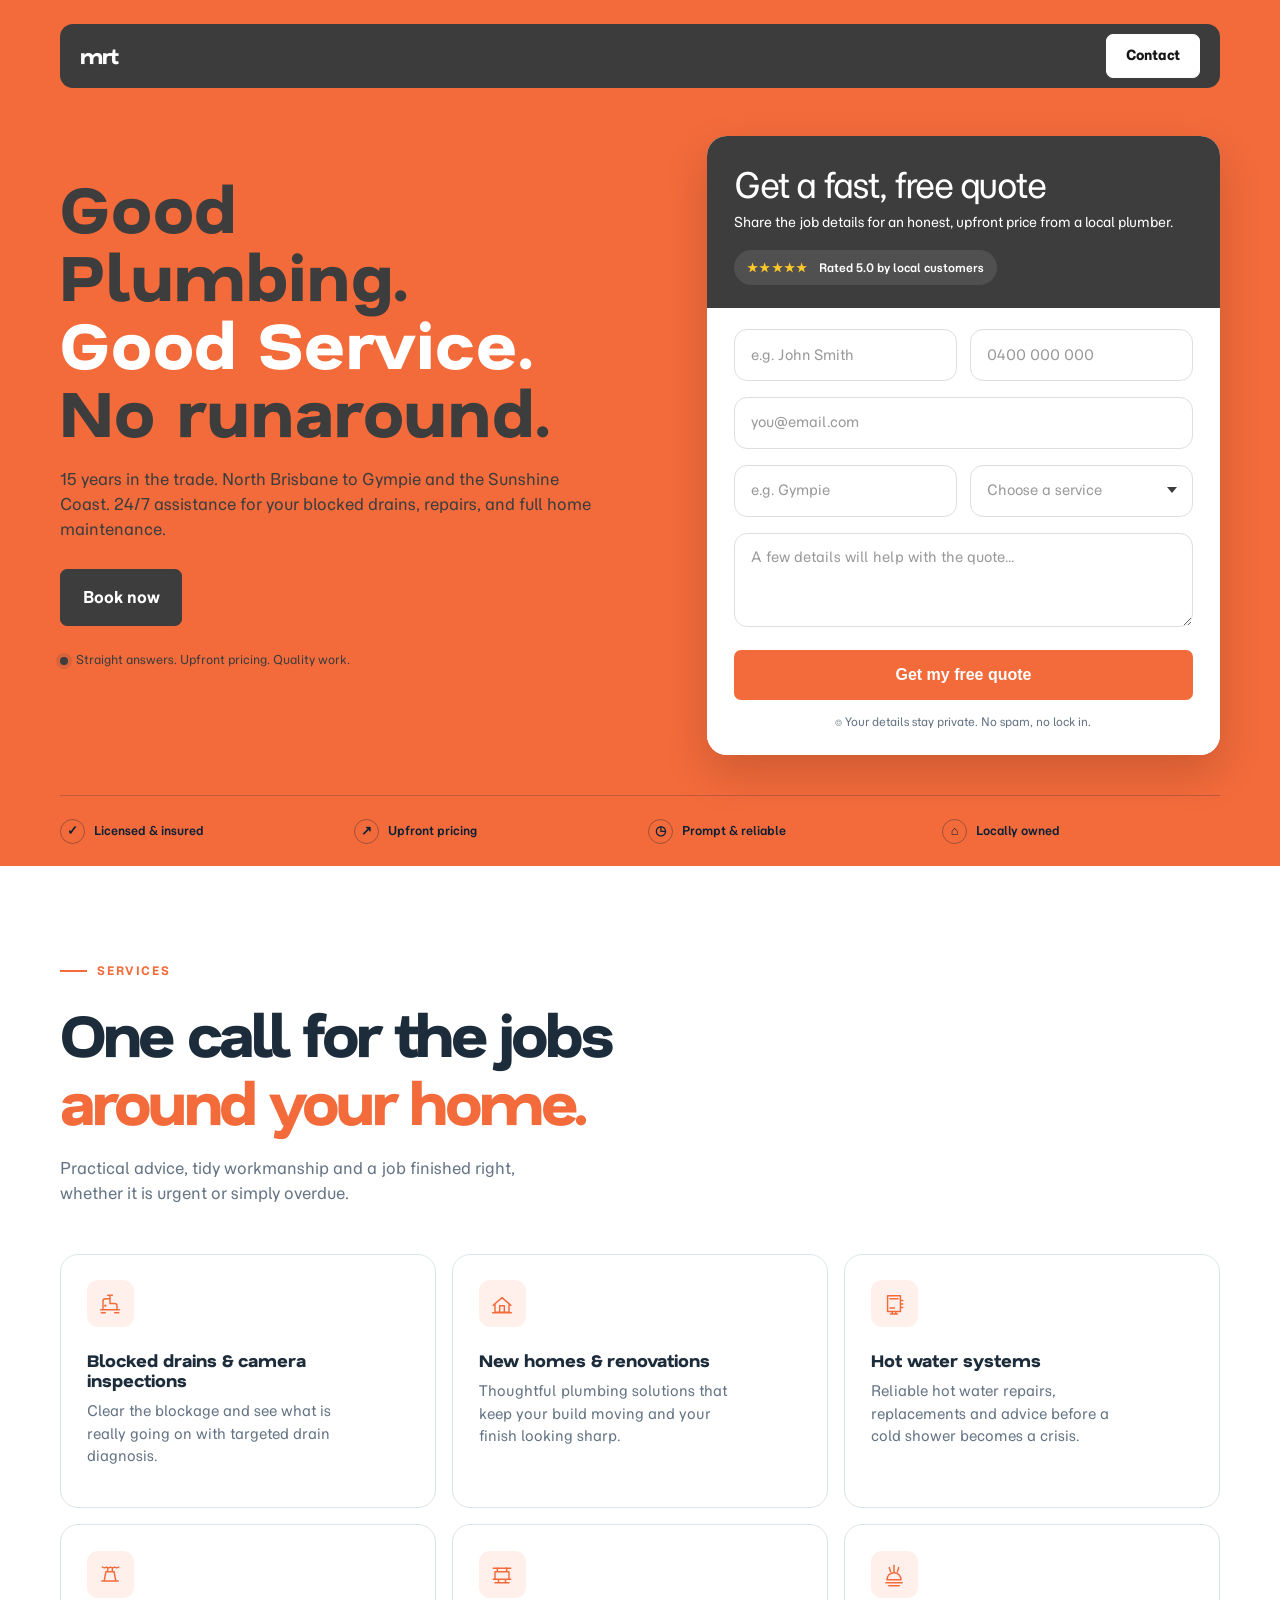
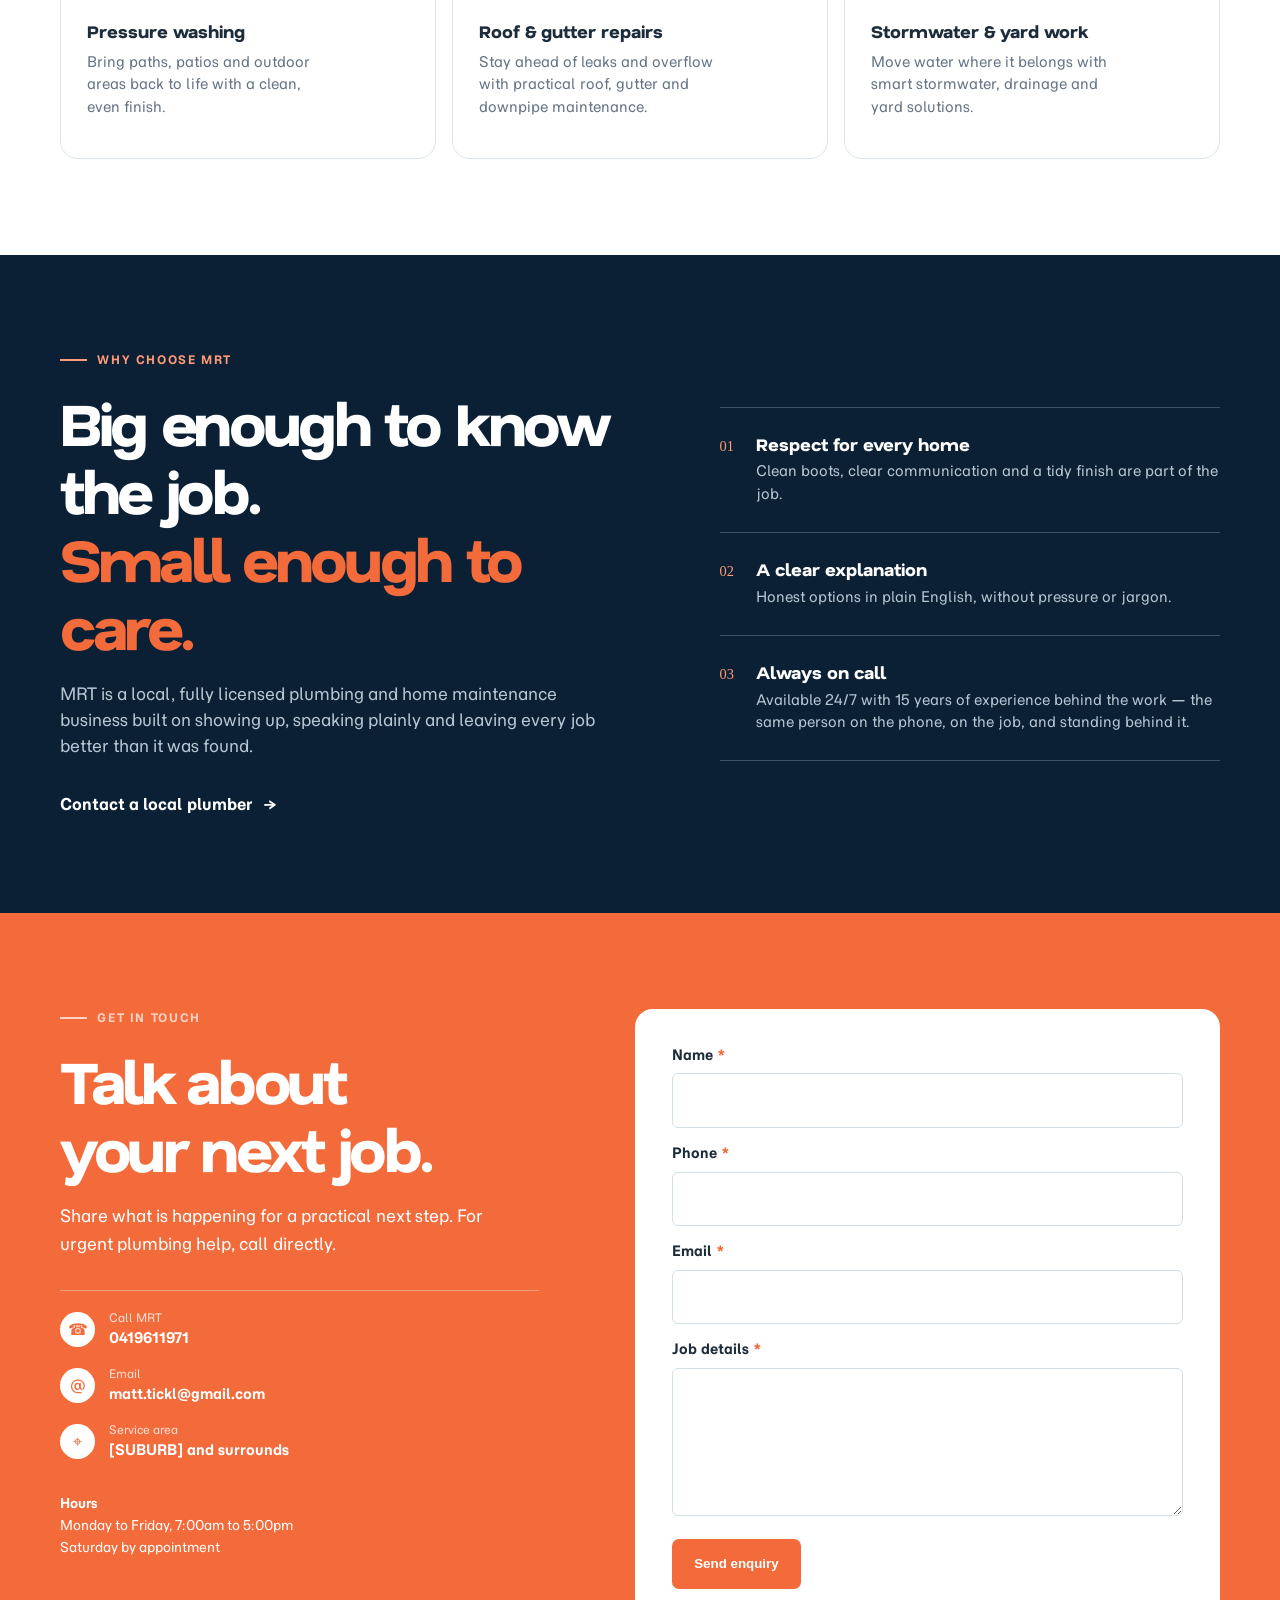
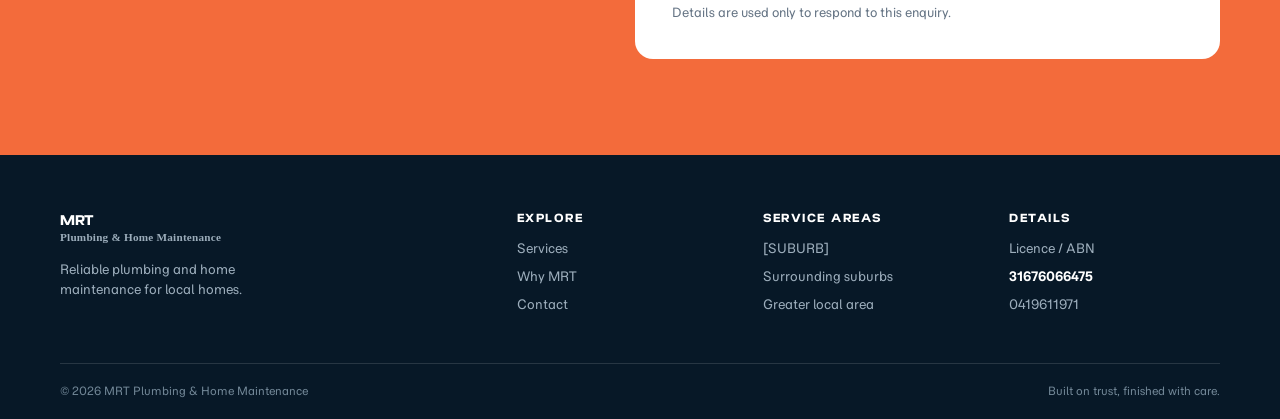
==== index.html @ 5a52fe8c "Initial commit — MRT Plumbing website" ====
<!doctype html>
<html lang="en-AU">
  <head>
    <meta charset="UTF-8">
    <meta name="viewport" content="width=device-width, initial-scale=1.0">
    <meta name="description" content="MRT Plumbing and Home Maintenance provides reliable plumbing, hot water, drains, pressure washing and home maintenance across [SUBURB].">
    <title>MRT Plumbing &amp; Home Maintenance | Reliable local plumbers</title>
    <link rel="icon" type="image/svg+xml" href="assets/favicon.svg">
    <link rel="preconnect" href="https://fonts.googleapis.com">
    <link rel="preconnect" href="https://fonts.gstatic.com" crossorigin>
    <link href="https://fonts.googleapis.com/css2?family=Momo+Trust+Sans:wght@400&family=Nata+Sans:wght@800&display=swap" rel="stylesheet">
    <link rel="stylesheet" href="css/styles.css">
    <script src="js/main.js" defer></script>
  </head>
  <body>
    <a class="skip-link" href="#main-content">Skip to content</a>
    <header class="site-header" data-header>
      <div class="container header-inner">
        <a class="brand" href="#top" aria-label="MRT Plumbing and Home Maintenance home">
          <span class="brand-text">mrt</span>
        </a>
        <button class="menu-toggle" type="button" aria-expanded="false" aria-controls="primary-nav" aria-label="Open navigation menu" data-menu-toggle>
          <span></span><span></span><span></span>
        </button>
        <nav class="primary-nav" id="primary-nav" aria-label="Primary navigation" data-nav>
          <a href="#services">Services</a>
          <a href="#about">Why choose MRT</a>
          <a href="#contact">Contact</a>
          <a class="button button-small nav-call" href="#contact">Contact</a>
        </nav>
      </div>
    </header>

    <main id="main-content">
      <section class="hero" id="top">
        <div class="container hero-grid">
          <div class="hero-copy reveal">
            <p class="eyebrow"><span class="eyebrow-line"></span> Local help, done properly</p>
            <h1>Good<br>Plumbing.<br><span class="service-line">Good Service.</span><br><span class="runaround-line">No runaround.</span></h1>
            <p class="hero-intro">15 years in the trade. North Brisbane to Gympie and the Sunshine Coast. 24/7 assistance for your blocked drains, repairs, and full home maintenance.</p>
            <div class="hero-actions">
              <a class="button button-orange" href="#contact">Book now</a>
              <a class="button hero-phone-button" href="tel:0419611971"><span aria-hidden="true">☎</span> 0419611971</a>
            </div>
            <p class="hero-note"><span class="status-dot" aria-hidden="true"></span> Straight answers. Upfront pricing. Quality work.</p>
          </div>
          <div class="hero-visual reveal reveal-delay">
            <form class="quote-form" data-quote-form action="https://formspree.io/f/REPLACE_WITH_FORMSPREE_ID" method="POST" novalidate>
              <div class="quote-form-heading">
                <h2>Get a fast, free quote</h2>
                <p>Share the job details for an honest, upfront price from a local plumber.</p>
                <div class="quote-rating"><span aria-hidden="true">★★★★★</span> Rated 5.0 by local customers</div>
              </div>
              <input type="hidden" name="_subject" value="New quote request — MRT Plumbing">
              <input type="text" name="_gotcha" style="display:none" tabindex="-1" autocomplete="off">
              <div class="quote-form-fields">
                <div class="quote-field"><label for="quote-name">Name <span>*</span></label><input id="quote-name" name="name" type="text" placeholder="e.g. John Smith" autocomplete="name" required><small class="field-error"></small></div>
                <div class="quote-field"><label for="quote-phone">Phone <span>*</span></label><input id="quote-phone" name="phone" type="tel" placeholder="0400 000 000" autocomplete="tel" required><small class="field-error"></small></div>
                <div class="quote-field quote-field-full"><label for="quote-email">Email <span>*</span></label><input id="quote-email" name="email" type="email" placeholder="you@email.com" autocomplete="email" required><small class="field-error"></small></div>
                <div class="quote-field"><label for="quote-suburb">Suburb <span>*</span></label><input id="quote-suburb" name="suburb" type="text" placeholder="e.g. Gympie" autocomplete="address-level2" required><small class="field-error"></small></div>
                <div class="quote-field quote-select-field"><label for="quote-service">What do you need? <span>*</span></label><select id="quote-service" name="service" required><option value="">Choose a service</option><option>Blocked drains</option><option>Hot water</option><option>Roof &amp; gutters</option><option>Renovation plumbing</option><option>Other home maintenance</option></select><small class="field-error"></small></div>
                <div class="quote-field quote-field-full"><label for="quote-message">Job details <span>*</span></label><textarea id="quote-message" name="job_details" rows="3" placeholder="A few details will help with the quote..." required></textarea><small class="field-error"></small></div>
                <p class="form-submit-error" data-submit-error role="alert" hidden>Something went wrong. Please try again, or call us directly.</p>
                <button class="button quote-submit" type="submit">Get my free quote</button>
                <p class="quote-privacy">⌾ Your details stay private. No spam, no lock in.</p>
              </div>
            </form>
            <p class="form-success quote-success" data-submit-success role="status" aria-live="polite" tabindex="-1" hidden>Thanks — we'll be in touch within one business day.</p>
          </div>
        </div>
        <div class="container trust-strip" aria-label="Why customers choose MRT">
          <div><span class="trust-icon" aria-hidden="true">✓</span><span>Licensed &amp; insured</span></div>
          <div><span class="trust-icon" aria-hidden="true">↗</span><span>Upfront pricing</span></div>
          <div><span class="trust-icon" aria-hidden="true">◷</span><span>Prompt &amp; reliable</span></div>
          <div><span class="trust-icon" aria-hidden="true">⌂</span><span>Locally owned</span></div>
        </div>
      </section>

      <section class="section services-section" id="services">
        <div class="container">
          <div class="section-heading reveal">
            <p class="eyebrow"><span class="eyebrow-line"></span> Services</p>
            <h2>One call for the jobs<br><span>around your home.</span></h2>
            <p>Practical advice, tidy workmanship and a job finished right, whether it is urgent or simply overdue.</p>
          </div>
          <div class="services-grid">
            <article class="service-card reveal">
              <div class="service-icon" aria-hidden="true">
                <svg viewBox="0 0 48 48" fill="none"><path d="M8 34h32M12 34V19a4 4 0 0 1 4-4h8v8h8a4 4 0 0 1 4 4v7M24 15V9m-4 0h8M9 39h7m16 0h7" stroke="currentColor" stroke-width="2.5" stroke-linecap="round" stroke-linejoin="round"/><circle cx="16" cy="27" r="2" fill="currentColor"/></svg>
              </div>
              <h3>Blocked drains &amp; camera inspections</h3>
              <p>Clear the blockage and see what is really going on with targeted drain diagnosis.</p>
            </article>
            <article class="service-card reveal reveal-delay">
              <div class="service-icon" aria-hidden="true">
                <svg viewBox="0 0 48 48" fill="none"><path d="m8 27 16-14 16 14M12 24v14h24V24M20 38V27h8v11" stroke="currentColor" stroke-width="2.5" stroke-linejoin="round"/><path d="M8 39h32" stroke="currentColor" stroke-width="2.5" stroke-linecap="round"/></svg>
              </div>
              <h3>New homes &amp; renovations</h3>
              <p>Thoughtful plumbing solutions that keep your build moving and your finish looking sharp.</p>
            </article>
            <article class="service-card reveal">
              <div class="service-icon" aria-hidden="true">
                <svg viewBox="0 0 48 48" fill="none"><path d="M13 10h22v27H13zM17 15h14M17 31h8M35 18h4M35 24h4M35 30h4" stroke="currentColor" stroke-width="2.5" stroke-linecap="round" stroke-linejoin="round"/><path d="M18 41h12M21 37v4m6-4v4" stroke="currentColor" stroke-width="2.5" stroke-linecap="round"/></svg>
              </div>
              <h3>Hot water systems</h3>
              <p>Reliable hot water repairs, replacements and advice before a cold shower becomes a crisis.</p>
            </article>
            <article class="service-card reveal reveal-delay">
              <div class="service-icon" aria-hidden="true">
                <svg viewBox="0 0 48 48" fill="none"><path d="M10 36h28M14 36l3-16h14l3 16M20 20v-5m8 5v-5M11 12c2.5 2 4.5 2 7 0 2.5 2 4.5 2 7 0 2.5 2 4.5 2 7 0 2.5 2 4.5 2 7 0" stroke="currentColor" stroke-width="2.5" stroke-linecap="round" stroke-linejoin="round"/></svg>
              </div>
              <h3>Pressure washing</h3>
              <p>Bring paths, patios and outdoor areas back to life with a clean, even finish.</p>
            </article>
            <article class="service-card reveal">
              <div class="service-icon" aria-hidden="true">
                <svg viewBox="0 0 48 48" fill="none"><path d="M9 33h30M12 33V20h24v13M16 20v-6h16v6M12 39h24M18 33v6m12-6v6" stroke="currentColor" stroke-width="2.5" stroke-linecap="round" stroke-linejoin="round"/><path d="M9 14h8M31 14h8" stroke="currentColor" stroke-width="2.5" stroke-linecap="round"/></svg>
              </div>
              <h3>Roof &amp; gutter repairs</h3>
              <p>Stay ahead of leaks and overflow with practical roof, gutter and downpipe maintenance.</p>
            </article>
            <article class="service-card reveal reveal-delay">
              <div class="service-icon" aria-hidden="true">
                <svg viewBox="0 0 48 48" fill="none"><path d="M24 8v14M24 22c-7 0-12 5-12 12h24c0-7-5-12-12-12Z" stroke="currentColor" stroke-width="2.5" stroke-linejoin="round"/><path d="M10 39h28M15 44h18" stroke="currentColor" stroke-width="2.5" stroke-linecap="round"/><path d="M16 13c0 3 2 4 2 7m14-7c0 3-2 4-2 7" stroke="currentColor" stroke-width="2.5" stroke-linecap="round"/></svg>
              </div>
              <h3>Stormwater &amp; yard work</h3>
              <p>Move water where it belongs with smart stormwater, drainage and yard solutions.</p>
            </article>
          </div>
        </div>
      </section>

      <section class="section about-section" id="about">
        <div class="container about-grid">
          <div class="about-panel reveal">
            <p class="eyebrow eyebrow-light"><span class="eyebrow-line"></span> Why choose MRT</p>
            <h2>Big enough to know the job.<br><span>Small enough to care.</span></h2>
            <p class="about-lead">MRT is a local, fully licensed plumbing and home maintenance business built on showing up, speaking plainly and leaving every job better than it was found.</p>
            <a class="text-link" href="#contact">Contact a local plumber <span aria-hidden="true">→</span></a>
          </div>
          <div class="about-points reveal reveal-delay">
            <div class="about-point"><span>01</span><div><h3>Respect for every home</h3><p>Clean boots, clear communication and a tidy finish are part of the job.</p></div></div>
            <div class="about-point"><span>02</span><div><h3>A clear explanation</h3><p>Honest options in plain English, without pressure or jargon.</p></div></div>
            <div class="about-point"><span>03</span><div><h3>Always on call</h3><p>Available 24/7 with 15 years of experience behind the work — the same person on the phone, on the job, and standing behind it.</p></div></div>
          </div>
        </div>
      </section>

      <section class="section contact-section" id="contact">
        <div class="container contact-grid">
          <div class="contact-copy reveal">
            <p class="eyebrow"><span class="eyebrow-line"></span> Get in touch</p>
            <h2>Talk about<br><span>your next job.</span></h2>
            <p>Share what is happening for a practical next step. For urgent plumbing help, call directly.</p>
            <div class="contact-details">
              <a href="tel:0419611971"><span class="detail-icon" aria-hidden="true">☎</span><span><small>Call MRT</small><strong>0419611971</strong></span></a>
              <a href="mailto:matt.tickl@gmail.com"><span class="detail-icon" aria-hidden="true">@</span><span><small>Email</small><strong>matt.tickl@gmail.com</strong></span></a>
              <div><span class="detail-icon" aria-hidden="true">⌖</span><span><small>Service area</small><strong>[SUBURB] and surrounds</strong></span></div>
            </div>
            <p class="hours"><strong>Hours</strong><br>Monday to Friday, 7:00am to 5:00pm<br>Saturday by appointment</p>
          </div>
          <form class="contact-form reveal reveal-delay" data-contact-form action="https://formspree.io/f/REPLACE_WITH_FORMSPREE_ID" method="POST" novalidate>
            <input type="hidden" name="_subject" value="New enquiry — MRT Plumbing">
            <input type="text" name="_gotcha" style="display:none" tabindex="-1" autocomplete="off">
            <div class="form-row"><label for="name">Name <span>*</span></label><input id="name" name="name" type="text" autocomplete="name" required><small class="field-error" data-error-for="name"></small></div>
            <div class="form-row"><label for="phone">Phone <span>*</span></label><input id="phone" name="phone" type="tel" autocomplete="tel" required><small class="field-error" data-error-for="phone"></small></div>
            <div class="form-row"><label for="email">Email <span>*</span></label><input id="email" name="email" type="email" autocomplete="email" required><small class="field-error" data-error-for="email"></small></div>
            <div class="form-row"><label for="message">Job details <span>*</span></label><textarea id="message" name="job_details" rows="5" required></textarea><small class="field-error" data-error-for="job_details"></small></div>
            <p class="form-submit-error" data-submit-error role="alert" hidden>Something went wrong. Please try again, or call us directly.</p>
            <button class="button button-orange" type="submit">Send enquiry</button>
            <p class="form-note">Details are used only to respond to this enquiry.</p>
          </form>
          <p class="form-success" data-submit-success role="status" aria-live="polite" tabindex="-1" hidden>Thanks — we'll be in touch within one business day.</p>
        </div>
      </section>
    </main>

    <footer class="site-footer">
      <div class="container footer-main">
        <div><a class="brand brand-footer" href="#top"><span class="brand-text">MRT <span>Plumbing &amp; Home Maintenance</span></span></a><p>Reliable plumbing and home maintenance for local homes.</p></div>
        <div class="footer-links"><h3>Explore</h3><a href="#services">Services</a><a href="#about">Why MRT</a><a href="#contact">Contact</a></div>
        <div class="footer-links"><h3>Service areas</h3><span>[SUBURB]</span><span>Surrounding suburbs</span><span>Greater local area</span></div>
        <div class="footer-links"><h3>Details</h3><span>Licence / ABN</span><strong>31676066475</strong><a href="tel:0419611971">0419611971</a></div>
      </div>
      <div class="container footer-bottom"><span>© <span data-year>2026</span> MRT Plumbing &amp; Home Maintenance</span><span>Built on trust, finished with care.</span></div>
    </footer>
    <a class="floating-call" href="tel:0419611971" aria-label="Call MRT Plumbing on 0419611971"><span aria-hidden="true">☎</span> Call</a>
  </body>
</html>
---- css/styles.css ----
:root{--navy:#0b2035;--navy-deep:#071827;--ink:#1d2c3b;--muted:#667585;--line:#dce5eb;--surface:#f4f7f9;--orange:#f36b3b;--orange-dark:#d95528;--gold:#f5b942;--white:#fff;--radius:18px;--shadow:0 18px 45px rgba(11,32,53,.1)}
*{box-sizing:border-box}html{scroll-behavior:smooth}body{margin:0;color:var(--ink);font-family:"DM Sans",Arial,sans-serif;line-height:1.55;background:var(--white)}h1,h2,h3,p{margin-top:0}h1,h2,h3{font-family:Manrope,"DM Sans",sans-serif;line-height:1.12}h1{font-size:clamp(2.7rem,7vw,5.35rem);letter-spacing:-.065em;margin-bottom:1.4rem}h2{font-size:clamp(2.25rem,5vw,3.8rem);letter-spacing:-.055em;margin-bottom:1.3rem}h3{font-size:1.1rem;margin-bottom:.6rem}a{color:inherit;text-decoration:none}.container{width:min(1160px,calc(100% - 40px));margin:0 auto}.skip-link{position:absolute;left:1rem;top:-4rem;background:var(--orange);color:#fff;padding:.7rem 1rem;z-index:20}.skip-link:focus{top:1rem}.site-header{position:sticky;top:0;background:rgba(255,255,255,.94);backdrop-filter:blur(14px);z-index:10;transition:box-shadow .3s}.site-header.scrolled{box-shadow:0 4px 25px rgba(11,32,53,.1)}.header-inner{height:82px;display:flex;align-items:center;justify-content:space-between}.brand{display:flex;align-items:center;gap:.7rem;font-weight:800;letter-spacing:-.03em}.brand-mark{display:grid;place-items:center;width:43px;height:43px;background:var(--navy);color:var(--white);border-radius:9px;font-family:Manrope;font-size:.95rem;letter-spacing:-.08em}.brand-text{font-family:Manrope;font-size:.93rem;line-height:1.1}.brand-text span{display:block;font-family:"DM Sans";font-size:.7rem;letter-spacing:.02em;font-weight:600;color:var(--muted);margin-top:.22rem}.menu-toggle{display:flex;flex-direction:column;gap:5px;border:0;background:transparent;padding:8px;cursor:pointer}.menu-toggle span{display:block;width:23px;height:2px;background:var(--navy);transition:.2s}.primary-nav{position:absolute;top:82px;left:0;right:0;background:#fff;padding:1.3rem 20px 1.7rem;display:none;flex-direction:column;gap:1.25rem;box-shadow:0 15px 20px rgba(11,32,53,.08)}.primary-nav.is-open{display:flex}.primary-nav a:not(.button){font-weight:600;color:var(--muted)}.primary-nav a:not(.button):hover,.primary-nav a:not(.button):focus{color:var(--orange)}.button{display:inline-flex;align-items:center;justify-content:center;gap:.7rem;border:1px solid transparent;border-radius:7px;padding:.95rem 1.35rem;font-weight:700;transition:transform .2s,background .2s,border-color .2s,box-shadow .2s;cursor:pointer}.button:hover,.button:focus-visible{transform:translateY(-2px);box-shadow:0 8px 18px rgba(11,32,53,.16)}.button-orange{background:var(--orange);color:#fff}.button-orange:hover,.button-orange:focus-visible{background:var(--orange-dark)}.button-outline{border-color:var(--line);color:var(--navy);background:#fff}.button-outline:hover,.button-outline:focus-visible{border-color:var(--navy)}.button-small{padding:.7rem 1rem;font-size:.86rem}.button-light{background:#fff;color:var(--navy)}.button-light:hover,.button-light:focus-visible{background:#f8fbfc}.hero{background:var(--surface);padding:4.5rem 0 0;overflow:hidden}.hero-grid{display:grid;gap:3.3rem;align-items:start}.eyebrow{display:flex;align-items:center;gap:.65rem;text-transform:uppercase;letter-spacing:.14em;font-size:.72rem;font-weight:700;color:var(--orange);margin-bottom:1.2rem}.eyebrow-line{width:27px;height:2px;background:currentColor;display:inline-block}.eyebrow-light{color:#ff9977}.hero h1 span,h2 span{color:var(--orange)}.hero-intro{font-size:1.12rem;color:var(--muted);max-width:540px;margin-bottom:1.7rem}.hero-actions{display:flex;flex-wrap:wrap;gap:.8rem}.hero-note{display:flex;align-items:center;gap:.5rem;color:var(--muted);font-size:.8rem;margin:1.6rem 0 0}.status-dot{width:8px;height:8px;background:#2daf72;border-radius:50%;box-shadow:0 0 0 4px rgba(45,175,114,.13)}.hero-visual{position:relative;min-height:380px}.hero-photo-placeholder{height:410px;position:relative;overflow:hidden;border-radius:150px 150px 0 0;background:linear-gradient(150deg,#dbe7ea 0%,#adc2c4 48%,#2e5a63 49%,#153b4d 100%);display:flex;flex-direction:column;justify-content:flex-end;padding:2rem;color:#fff}.hero-photo-placeholder:before{content:"";position:absolute;width:260px;height:260px;border:35px solid rgba(255,255,255,.14);border-radius:50%;top:58px;right:-80px}.photo-label{font-family:Manrope;font-size:1.7rem;line-height:1.1;max-width:210px;position:relative}.photo-detail{font-size:.65rem;letter-spacing:.14em;margin-top:.8rem;opacity:.7}.pipe-shape{position:absolute;border:13px solid rgba(255,255,255,.2);border-radius:50px}.pipe-one{width:140px;height:240px;border-left:0;right:53px;top:67px;transform:rotate(22deg)}.pipe-two{width:180px;height:100px;border-top:0;left:-55px;top:70px}.visual-stamp{position:absolute;right:26px;bottom:29px;width:70px;height:70px;border:1px solid rgba(255,255,255,.5);border-radius:50%;display:grid;place-content:center;text-align:center;font-family:Manrope;font-size:1.2rem;line-height:.8}.visual-stamp small{font-family:"DM Sans";font-size:.42rem;letter-spacing:.1em;margin-top:.35rem}.hero-card{position:absolute;left:-10px;bottom:25px;background:#fff;padding:1rem 1.25rem;border-radius:10px;box-shadow:var(--shadow);display:flex;flex-direction:column}.hero-card strong{font-family:Manrope}.hero-card span{font-size:.75rem;color:var(--muted)}.trust-strip{display:grid;grid-template-columns:repeat(2,1fr);gap:1rem;border-top:1px solid var(--line);margin-top:2.5rem;padding:1.4rem 0}.trust-strip div{display:flex;align-items:center;gap:.55rem;font-size:.75rem;font-weight:600}.trust-icon{display:grid;place-items:center;width:25px;height:25px;color:var(--orange);border:1px solid #f6b49e;border-radius:50%;font-size:.8rem}.section{padding:6rem 0}.section-heading{max-width:620px;margin-bottom:3rem}.section-heading>p:last-child{color:var(--muted);max-width:500px}.services-grid{display:grid;gap:1rem}.service-card{position:relative;padding:1.6rem;border:1px solid var(--line);border-radius:var(--radius);min-height:235px;transition:transform .25s,box-shadow .25s,border-color .25s}.service-card:hover{transform:translateY(-5px);border-color:#f7b9a3;box-shadow:var(--shadow)}.service-card p{color:var(--muted);font-size:.9rem;max-width:250px}.service-icon{width:47px;height:47px;display:grid;place-items:center;background:#fff0eb;color:var(--orange);border-radius:11px;margin-bottom:1.5rem}.service-icon svg{width:28px;height:28px}.card-arrow{position:absolute;right:1.5rem;bottom:1.3rem;color:var(--orange);font-size:1.3rem}.about-section{background:var(--navy);color:#fff}.about-grid{display:grid;gap:3rem}.about-panel h2{max-width:600px}.about-lead{color:#b7c5d0;max-width:560px;font-size:1.05rem}.text-link{display:inline-flex;gap:.7rem;color:#fff;font-weight:700;margin-top:1rem}.text-link:hover{color:#ff9977}.about-points{border-top:1px solid rgba(255,255,255,.22)}.about-point{display:flex;gap:1.4rem;padding:1.7rem 0;border-bottom:1px solid rgba(255,255,255,.22)}.about-point>span{color:#ff9977;font-family:Manrope;font-size:.9rem}.about-point h3{margin-bottom:.35rem}.about-point p{color:#b7c5d0;margin:0;font-size:.9rem}.reviews-section{background:var(--surface)}.reviews-heading{display:flex;justify-content:space-between;align-items:flex-end;gap:2rem;margin-bottom:3rem}.reviews-heading .section-heading{margin:0}.rating{display:flex;flex-direction:column;align-items:flex-end}.rating strong{font-family:Manrope;font-size:3rem;line-height:1}.stars{color:var(--gold);letter-spacing:.13em;font-size:1rem}.rating small{color:var(--muted);font-size:.7rem;margin-top:.25rem}.reviews-grid{display:grid;gap:1rem}.review-card{background:#fff;border-radius:var(--radius);padding:1.5rem;display:flex;flex-direction:column;min-height:230px;box-shadow:0 8px 26px rgba(11,32,53,.04)}.review-card blockquote{font-size:.94rem;margin:1rem 0;flex:1}.review-card footer{display:flex;justify-content:space-between;border-top:1px solid var(--line);padding-top:1rem;font-size:.8rem}.review-card footer span{color:var(--muted)}.cta-band{background:var(--orange);color:#fff;padding:3.4rem 0}.cta-inner{display:flex;align-items:center;justify-content:space-between;gap:2rem}.cta-inner h2{margin-bottom:.35rem}.cta-inner p:last-child{margin:0;color:#ffe2d8}.contact-grid{display:grid;gap:3rem}.contact-copy>p:not(.eyebrow){color:var(--muted);max-width:430px}.contact-details{border-top:1px solid var(--line);margin-top:2rem;padding-top:1.1rem;display:grid;gap:1rem}.contact-details>a,.contact-details>div{display:flex;gap:.9rem;align-items:center}.detail-icon{display:grid;place-items:center;width:35px;height:35px;border-radius:50%;background:#fff0eb;color:var(--orange);font-size:1rem}.contact-details small,.contact-details strong{display:block}.contact-details small{color:var(--muted);font-size:.72rem}.contact-details strong{font-size:.9rem}.hours{font-size:.83rem!important;margin-top:2rem}.hours strong{color:var(--ink)}.contact-form{padding:1.7rem;background:var(--surface);border-radius:var(--radius)}.form-row{margin-bottom:1rem}.form-row label{display:block;font-size:.8rem;font-weight:700;margin-bottom:.4rem}.form-row label span{color:var(--orange)}input,textarea{width:100%;border:1px solid #d3dfe7;background:#fff;border-radius:6px;padding:.8rem;font:inherit;color:var(--ink);outline:0;transition:border-color .2s,box-shadow .2s}textarea{resize:vertical}input:focus,textarea:focus{border-color:var(--orange);box-shadow:0 0 0 3px rgba(243,107,59,.15)}.field-error{display:block;color:#b43119;font-size:.72rem;min-height:0;margin-top:.25rem}.form-row.has-error input,.form-row.has-error textarea{border-color:#c9442d}.form-note{color:var(--muted);font-size:.7rem;margin:.9rem 0 0}.form-success{background:#e4f8ed;color:#176b40;border:1px solid #b6e4ca;padding:.75rem;border-radius:6px;font-size:.8rem;margin-top:1rem}.site-footer{background:var(--navy-deep);color:#fff;padding:3.5rem 0 1.2rem}.footer-main{display:grid;gap:2.2rem;padding-bottom:3rem}.brand-footer{color:#fff}.brand-footer .brand-mark{background:var(--orange)}.site-footer p{color:#9cadbb;font-size:.8rem;max-width:250px;margin-top:1.1rem}.footer-links{display:flex;flex-direction:column;align-items:flex-start;gap:.5rem;color:#9cadbb;font-size:.8rem}.footer-links h3{font-size:.78rem;text-transform:uppercase;letter-spacing:.12em;color:#fff;margin-bottom:.4rem}.footer-links a:hover{color:#ff9977}.footer-links strong{color:#fff}.footer-bottom{border-top:1px solid rgba(255,255,255,.13);padding-top:1.2rem;display:flex;justify-content:space-between;gap:1rem;color:#718696;font-size:.7rem}.floating-call{display:none}.reveal{opacity:0;transform:translateY(18px);transition:opacity .7s ease,transform .7s ease}.reveal.is-visible{opacity:1;transform:none}.reveal-delay{transition-delay:.1s}:focus-visible{outline:3px solid #ff9977;outline-offset:3px}
@media(min-width:600px){.trust-strip{grid-template-columns:repeat(4,1fr)}.services-grid{grid-template-columns:repeat(2,1fr)}.reviews-grid{grid-template-columns:repeat(2,1fr)}.footer-main{grid-template-columns:2fr 1fr 1fr 1fr}}
@media(min-width:768px){.container{width:min(1160px,calc(100% - 80px))}.hero{padding-top:6rem}.hero-grid{grid-template-columns:1fr .88fr;gap:4rem}.hero-visual{min-height:460px}.hero-photo-placeholder{height:500px}.services-grid{grid-template-columns:repeat(3,1fr)}.about-grid{grid-template-columns:1.1fr .9fr;align-items:center}.reviews-grid{grid-template-columns:repeat(3,1fr)}.contact-grid{grid-template-columns:.9fr 1.1fr;gap:6rem;align-items:start}.contact-form{padding:2.3rem}.footer-main{grid-template-columns:2fr 1fr 1fr 1fr}}
@media(min-width:900px){.menu-toggle{display:none}.primary-nav{position:static;display:flex;flex-direction:row;align-items:center;padding:0;box-shadow:none;gap:1.6rem;background:transparent}.primary-nav a:not(.button){font-size:.83rem}.nav-call{margin-left:.3rem}}
@media(max-width:767px){.cta-inner{align-items:flex-start;flex-direction:column}.floating-call{display:flex;position:fixed;z-index:9;right:16px;bottom:16px;align-items:center;gap:.45rem;background:var(--orange);color:#fff;padding:.75rem 1rem;border-radius:50px;font-size:.8rem;font-weight:700;box-shadow:0 8px 24px rgba(11,32,53,.25)}}
@media(max-width:460px){.container{width:min(100% - 32px,1160px)}.hero{padding-top:3.5rem}.hero-actions .button{flex:1}.hero-visual{min-height:340px}.hero-photo-placeholder{height:350px}.reviews-heading{align-items:flex-start;flex-direction:column}.rating{align-items:flex-start}.footer-bottom{flex-direction:column}.brand-text{font-size:.82rem}}
@media(prefers-reduced-motion:reduce){html{scroll-behavior:auto}.reveal{transition:none;opacity:1;transform:none}.button,.service-card{transition:none}}
.brand{gap:0}.brand-footer .brand-text span{color:#9cadbb}
.hero-visual{min-height:0}.quote-form{background:#fff;border-radius:20px;overflow:hidden;box-shadow:0 18px 45px rgba(11,32,53,.14)}.quote-form-heading{background:linear-gradient(135deg,#0b587e,#087fba);color:#fff;padding:1.7rem 1.7rem 1.4rem}.quote-form-heading h2{font-size:clamp(1.55rem,3vw,2.15rem);letter-spacing:-.045em;margin:.15rem 0 .55rem;text-transform:none}.quote-form-heading>p:not(.quote-kicker){color:#dbeef7;font-size:.84rem;line-height:1.45;margin:0}.quote-kicker{color:#ffc928;font-size:1.45rem;line-height:1;margin:0}.quote-rating{display:inline-flex;align-items:center;gap:.65rem;background:rgba(255,255,255,.16);border-radius:99px;padding:.55rem .8rem;margin-top:1.1rem;color:#fff;font-size:.72rem;font-weight:600}.quote-rating span{color:#ffc928;letter-spacing:.12em}.quote-form-fields{display:grid;grid-template-columns:1fr 1fr;gap:.85rem;padding:1.35rem 1.7rem 1.5rem}.quote-field{min-width:0}.quote-field-full{grid-column:1/-1}.quote-field label{display:block;position:absolute;width:1px;height:1px;overflow:hidden;clip:rect(0,0,0,0)}.quote-field input,.quote-field select,.quote-field textarea{border:1px solid #d6e2eb;border-radius:13px;background:#f8fafb;color:var(--ink);padding:.82rem 1rem;font-size:.88rem;min-height:52px}.quote-field textarea{min-height:92px;resize:vertical}.quote-field select{appearance:none;background-image:linear-gradient(45deg,transparent 50%,#506171 50%),linear-gradient(135deg,#506171 50%,transparent 50%);background-position:calc(100% - 20px) 23px,calc(100% - 14px) 23px;background-size:6px 6px,6px 6px;background-repeat:no-repeat;padding-right:2.5rem}.quote-field input::placeholder,.quote-field textarea::placeholder{color:#a8b9c7}.quote-field.has-error input,.quote-field.has-error select,.quote-field.has-error textarea{border-color:#c9442d}.quote-field .field-error{display:block;color:#b43119;font-size:.68rem;min-height:0;margin:.15rem .2rem 0}.quote-submit{grid-column:1/-1;width:100%;border:0;background:var(--orange);color:#fff;padding:1rem;font-size:1rem}.quote-privacy{grid-column:1/-1;text-align:center;color:var(--muted);font-size:.72rem;margin:0}.quote-success{grid-column:1/-1;background:#e4f8ed;color:#176b40;border:1px solid #b6e4ca;padding:.7rem;border-radius:8px;font-size:.78rem}.hero-visual .quote-form{width:100%}
@media(max-width:599px){.quote-form-fields{grid-template-columns:1fr}.quote-field-full{grid-column:auto}.quote-submit,.quote-privacy,.quote-success{grid-column:auto}}
@media(min-width:768px){.hero-visual{min-height:0}.hero-visual .quote-form{margin-top:0}}
.hero{background:var(--orange);padding-top:4rem}.hero-copy{max-width:540px}.hero h1{color:var(--navy);max-width:470px}.hero h1 span{color:#fff}.hero-intro{color:var(--navy);max-width:610px}.hero-note{color:var(--navy)}.hero .status-dot{background:var(--navy);box-shadow:0 0 0 4px rgba(11,32,53,.14)}.hero .button-orange{background:var(--navy);color:#fff}.hero .button-orange:hover,.hero .button-orange:focus-visible{background:var(--navy-deep)}.trust-strip{border-top-color:rgba(11,32,53,.22)}.trust-strip div{color:var(--navy)}.trust-icon{color:var(--navy);border-color:rgba(11,32,53,.35)}
@media(max-width:767px){.hero{padding-top:3rem}.hero-grid{gap:2.5rem}}
.site-header{position:absolute;top:1.5rem;left:0;right:0;background:transparent;backdrop-filter:none;box-shadow:none}.site-header.scrolled{box-shadow:none}.header-inner{height:64px;padding:0 1.25rem;background:#3c3c3c;border-radius:13px}.brand{color:#fff}.brand-text span{color:#d3d3d3}.primary-nav{position:static;display:flex;flex-direction:row;align-items:center;padding:0;margin-left:auto;background:transparent;box-shadow:none}.primary-nav>a:not(.nav-call){display:none}.nav-call{background:#fff;color:#161616;border-color:#fff;font-weight:800;padding:.65rem 1.2rem}.nav-call:hover,.nav-call:focus-visible{background:#f4f4f4;color:#161616}.menu-toggle{display:none}.hero{padding-top:8.5rem}
@media(max-width:767px){.site-header{display:block;top:1rem}.header-inner{height:56px;padding:0 .9rem}.menu-toggle{display:flex;margin-left:auto;order:2}.menu-toggle span{background:#fff}.primary-nav{position:absolute;top:64px;left:auto;right:16px;width:min(210px,calc(100vw - 32px));display:none;align-items:stretch;flex-direction:column;margin:0;padding:.7rem;background:#3c3c3c;border-radius:12px;gap:0;box-shadow:0 12px 25px rgba(0,0,0,.18)}.primary-nav.is-open{display:flex}.primary-nav>a:not(.nav-call){display:block;width:100%;color:#fff;padding:.7rem .65rem;font-family:"Momo Trust Sans",Arial,sans-serif;font-size:.88rem;font-weight:400;line-height:1.35;text-align:left}.primary-nav>a:not(.nav-call)+a:not(.nav-call){border-top:1px solid rgba(255,255,255,.14)}.primary-nav>a:not(.nav-call):hover,.primary-nav>a:not(.nav-call):focus{color:#ffad91}.primary-nav .nav-call{display:none}.hero{padding-top:3rem}}
@media(max-width:767px){.hero{padding-top:6.5rem}.hero-phone-button{display:inline-flex;background:transparent;border-color:var(--navy);color:var(--navy)}.hero-phone-button:hover,.hero-phone-button:focus-visible{background:var(--navy);color:#fff;border-color:var(--navy)}.hero-actions{gap:.65rem}}
.quote-form-heading{background:#3d3d3d}.quote-form-heading>p:not(.quote-kicker){color:#fff}.quote-kicker{color:#fff}.quote-rating{background:#505050}.quote-form-fields{background:#fff}.quote-field input,.quote-field select,.quote-field textarea{background:#fff;border-color:#dedede;color:#222}.quote-field input::placeholder,.quote-field textarea::placeholder{color:#9a9a9a}.quote-field select{height:52px;min-height:52px;padding:.82rem 1rem;padding-right:2.5rem;background-color:#fff;background-image:linear-gradient(45deg,transparent 50%,#3d3d3d 50%),linear-gradient(135deg,#3d3d3d 50%,transparent 50%)}.quote-form{box-shadow:0 18px 45px rgba(0,0,0,.16)}
.site-header .brand-text{font-size:1.35rem;letter-spacing:-.055em}
.quote-select-field{position:relative}.quote-select-field::after{content:"";position:absolute;right:1rem;top:1.35rem;width:0;height:0;border-left:5px solid transparent;border-right:5px solid transparent;border-top:6px solid #3d3d3d;pointer-events:none}.quote-field select{width:100%;box-sizing:border-box;appearance:none!important;-webkit-appearance:none!important;color-scheme:light;background:#fff!important;background-image:none!important;color:#9a9a9a!important;border:1px solid #dedede!important;box-shadow:none!important;font:inherit;font-size:.88rem;font-weight:400;line-height:1.55}
.quote-field select:valid{color:#222!important}
.contact-section{background:var(--orange);color:#fff}.contact-copy>p:not(.eyebrow){color:#fff}.contact-copy .eyebrow{color:#ffd2c2}.contact-copy h2 span{color:#fff}.contact-details{border-top-color:rgba(255,255,255,.35)}.contact-details small{color:#ffe0d5}.contact-details strong{color:#fff}.detail-icon{background:#fff;color:var(--orange)}.hours,.hours strong{color:#fff!important}.contact-form{background:#fff}.contact-form .button-orange{background:var(--orange);color:#fff}
.contact-copy>p:not(.eyebrow){font-size:1.05rem;line-height:1.65}.contact-form{color:var(--ink);padding:2.3rem}.contact-form .form-row label{color:var(--ink);font-size:.88rem;line-height:1.4;margin-bottom:.5rem}.contact-form .form-row label span{color:var(--orange)}.contact-form input,.contact-form textarea{font-size:.95rem;line-height:1.55;padding:.9rem 1rem}.contact-form .form-note{font-size:.78rem;line-height:1.5}.contact-form .button-orange{min-height:50px}
body{font-family:"Momo Trust Sans",Arial,sans-serif}h1,h2,h3{font-family:"Nata Sans",Arial,sans-serif;font-weight:800}h1{line-height:1.02;letter-spacing:.012em}.brand-text{font-family:"Nata Sans",Arial,sans-serif;font-weight:800}.quote-form-heading h2{font-family:"Momo Trust Sans",Arial,sans-serif;font-weight:400}.rating strong{font-family:"Nata Sans",Arial,sans-serif;font-weight:800}
.hero h1{font-size:clamp(2.35rem,5.2vw,4.35rem)}.hero-intro{font-size:1rem}.hero-note{font-size:.75rem}
.hero h1 .service-line,.hero h1 .runaround-line{white-space:nowrap}
.hero h1 .runaround-line{color:var(--navy)}
.hero-phone-button{display:none}
.hero-phone-button{display:none}
@media(max-width:767px){.hero-phone-button{display:inline-flex;background:var(--navy);border-color:var(--navy);color:#fff}.hero-phone-button:hover,.hero-phone-button:focus-visible{background:var(--navy-deep);border-color:var(--navy-deep);color:#fff}}
@media(max-width:767px){.hero-phone-button span{font-size:.95em;line-height:1}}
.hero h1,.hero-intro,.hero-note,.hero h1 .runaround-line{color:#3d3d3d}.hero .status-dot{background:#3d3d3d;box-shadow:0 0 0 4px rgba(61,61,61,.14)}.hero .button-orange,.hero-phone-button{background:#3d3d3d;border-color:#3d3d3d;color:#fff}.hero .button-orange:hover,.hero .button-orange:focus-visible,.hero-phone-button:hover,.hero-phone-button:focus-visible{background:#303030;border-color:#303030;color:#fff}
@media(max-width:767px){.hero-visual{display:none}}
.form-submit-error{grid-column:1/-1;margin:0;color:#b43119;font-size:.82rem;line-height:1.45}.form-success{margin:1rem 0 0;padding:1rem;border:1px solid #b9dec4;border-radius:8px;background:#e7f5eb;color:var(--ink);font-size:.95rem;font-weight:600;line-height:1.5}.form-success:focus{outline:2px solid var(--orange);outline-offset:3px}.quote-success{margin:1rem 1.7rem 1.5rem}.quote-submit:disabled,.contact-form .button-orange:disabled{opacity:.65;cursor:wait;transform:none;box-shadow:none}
.thanks-page{min-height:100vh;background:var(--orange);color:var(--navy);display:grid;place-items:center;padding:2rem}.thanks-main{width:min(760px,100%)}.thanks-brand{display:inline-block;color:#fff;font-family:"Nata Sans",Arial,sans-serif;font-size:2rem;font-weight:800;margin:0 0 1.5rem .25rem}.thanks-card{background:#fff;border-radius:22px;padding:clamp(2rem,7vw,4.5rem);box-shadow:0 24px 65px rgba(11,32,53,.18)}.thanks-check{display:grid;place-items:center;width:48px;height:48px;border-radius:50%;background:#e7f5eb;color:#25824e;font-size:1.4rem;margin-bottom:1.5rem}.thanks-card .eyebrow{margin-bottom:.9rem}.thanks-card h1{font-family:"Nata Sans",Arial,sans-serif;font-size:clamp(2rem,5vw,3.5rem);font-weight:800;line-height:1.08;letter-spacing:0;color:var(--navy);margin:0 0 1rem}.thanks-card>p:not(.eyebrow){color:var(--muted);font-size:1.05rem;line-height:1.6;margin:0}.thanks-actions{display:flex;flex-wrap:wrap;gap:.8rem;margin-top:2rem}.thanks-home{background:#3d3d3d;color:#fff}.thanks-home:hover,.thanks-home:focus-visible{background:#303030}.thanks-call{border-color:var(--line);color:var(--navy)}.thanks-footer{margin:1.2rem 0 0;color:rgba(255,255,255,.85);font-size:.85rem}
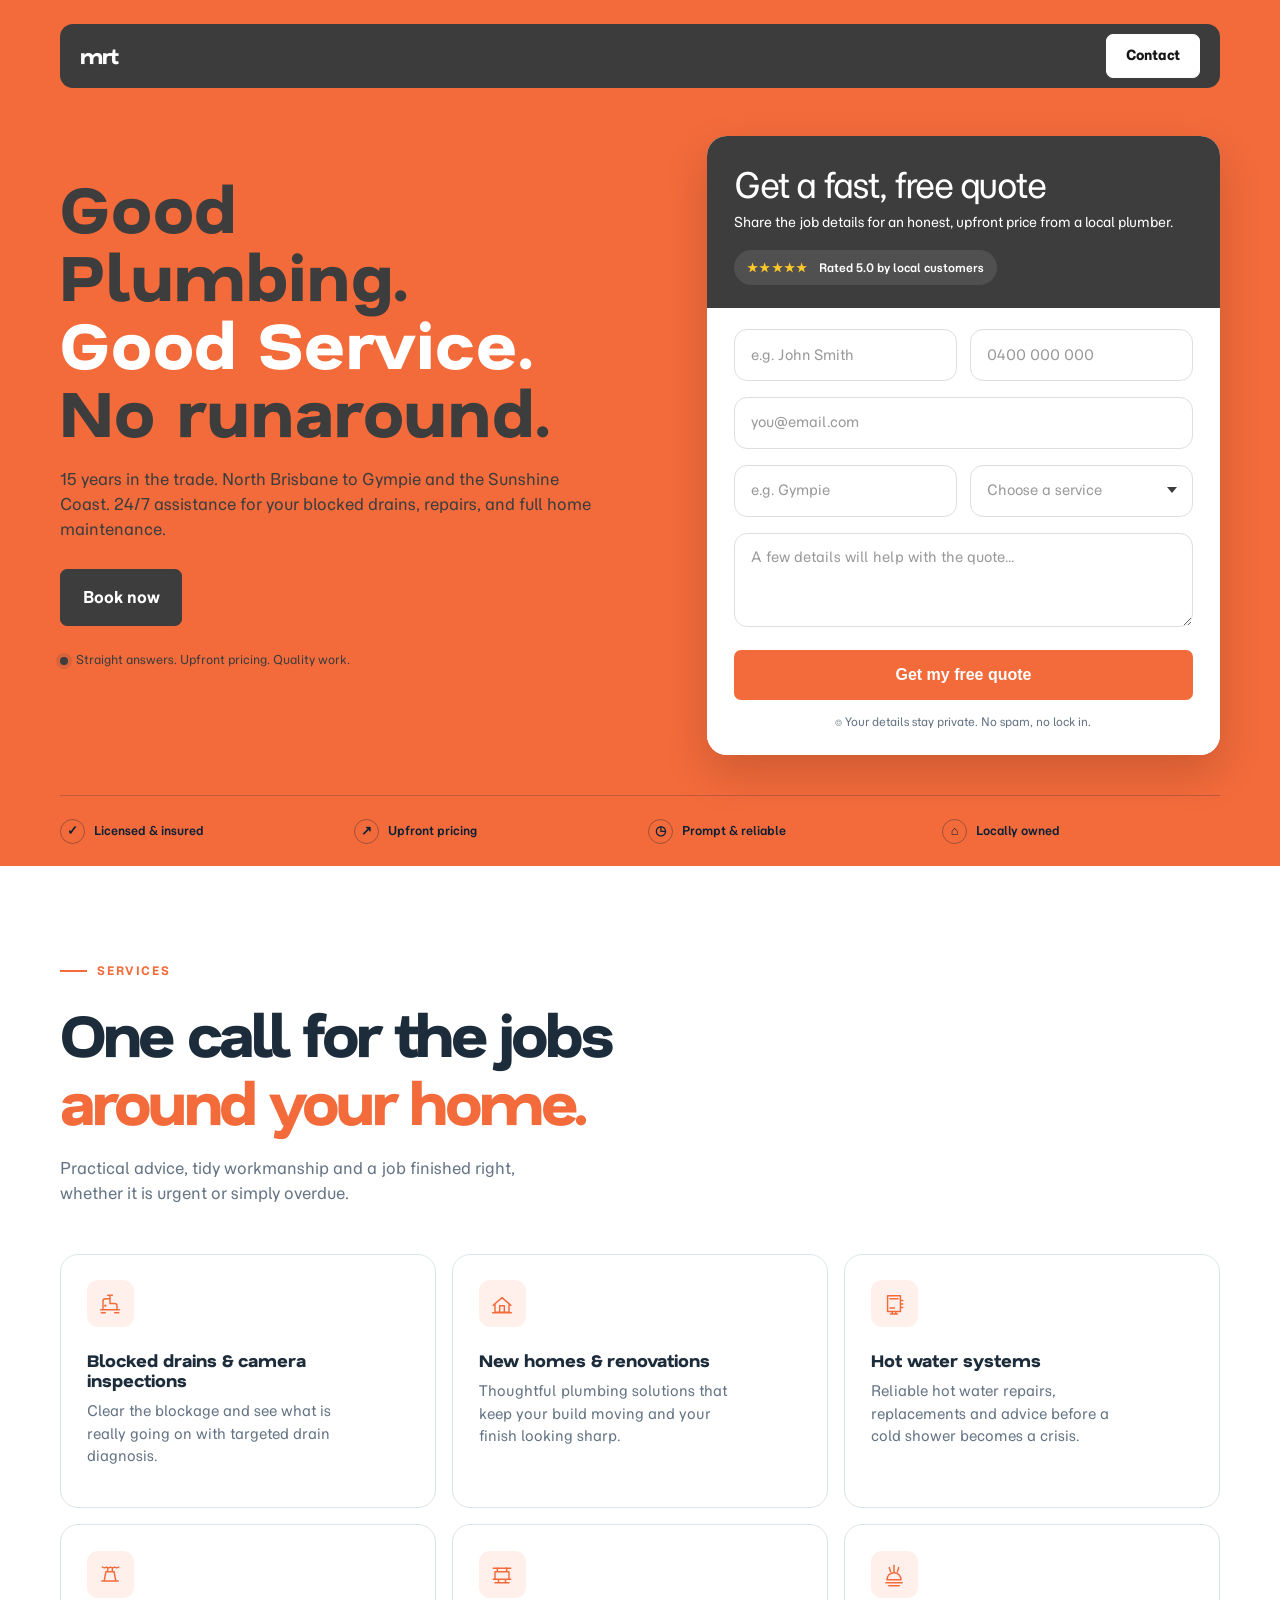
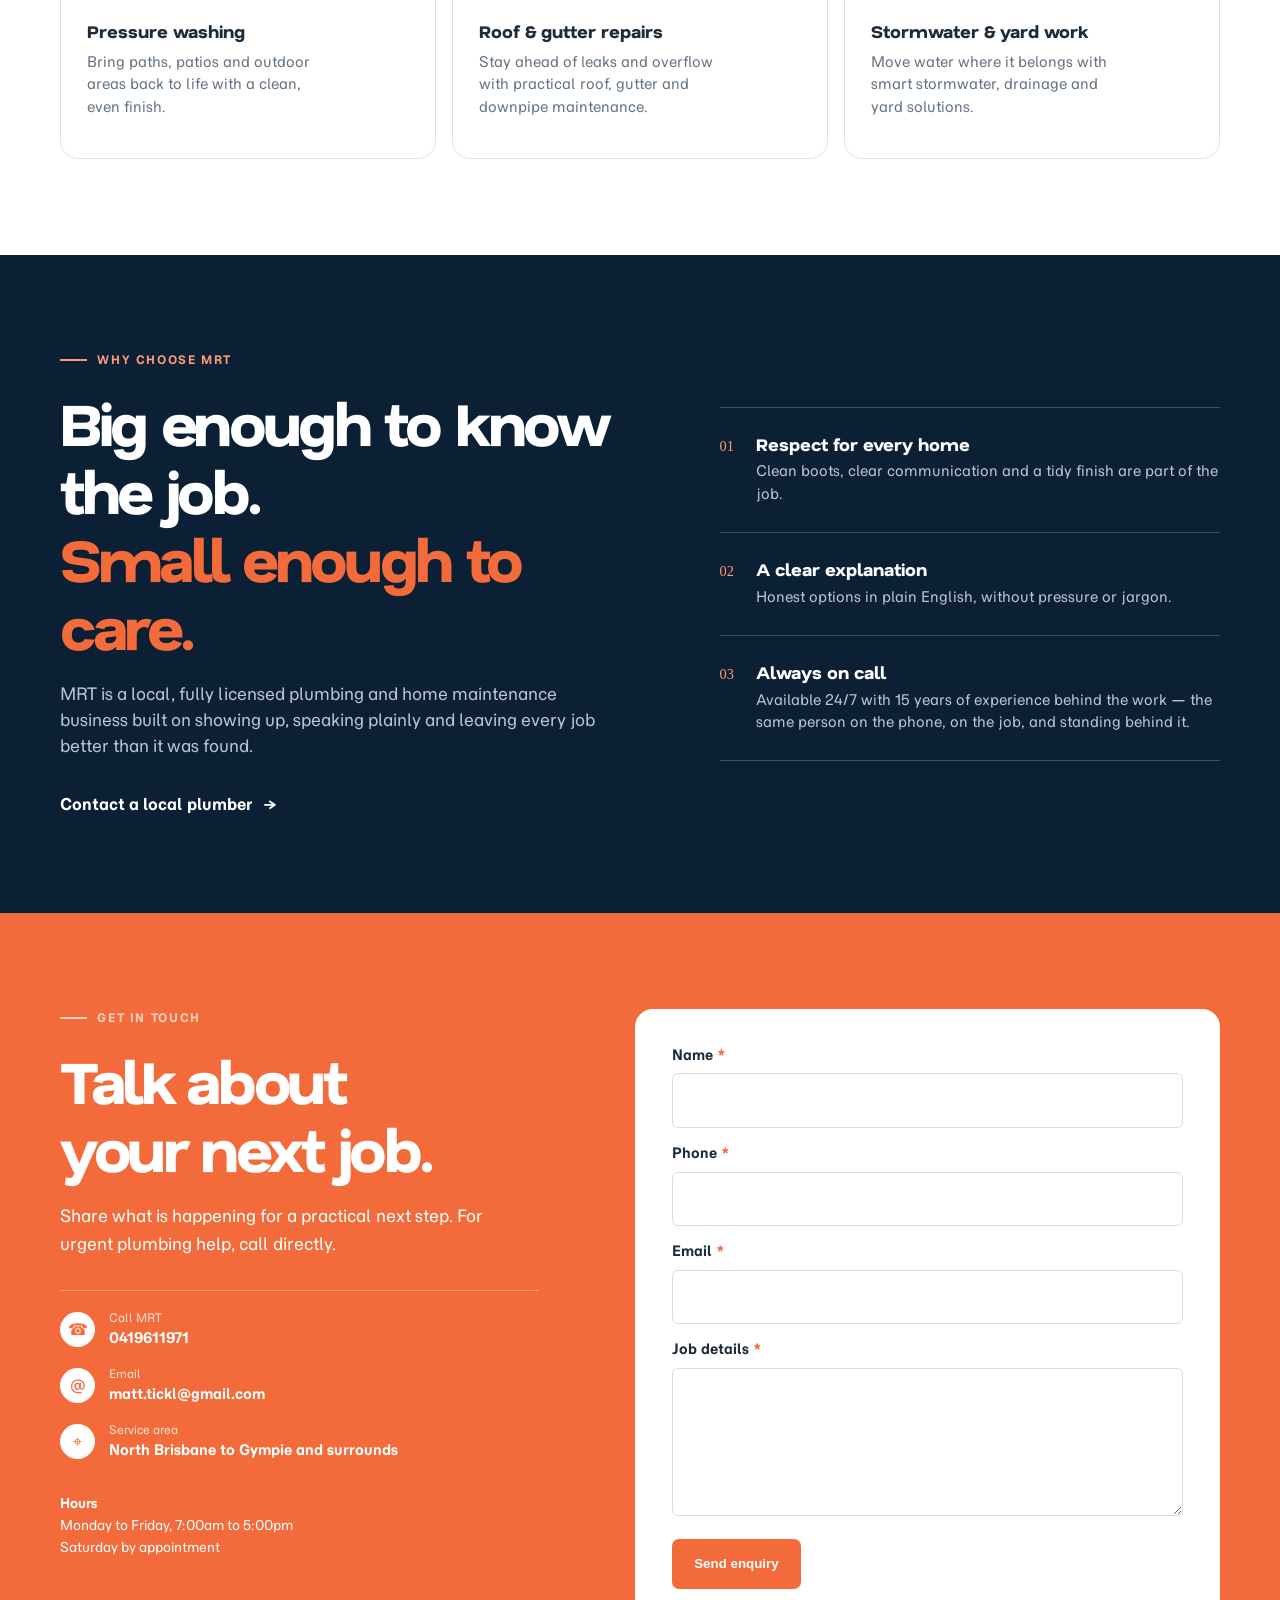
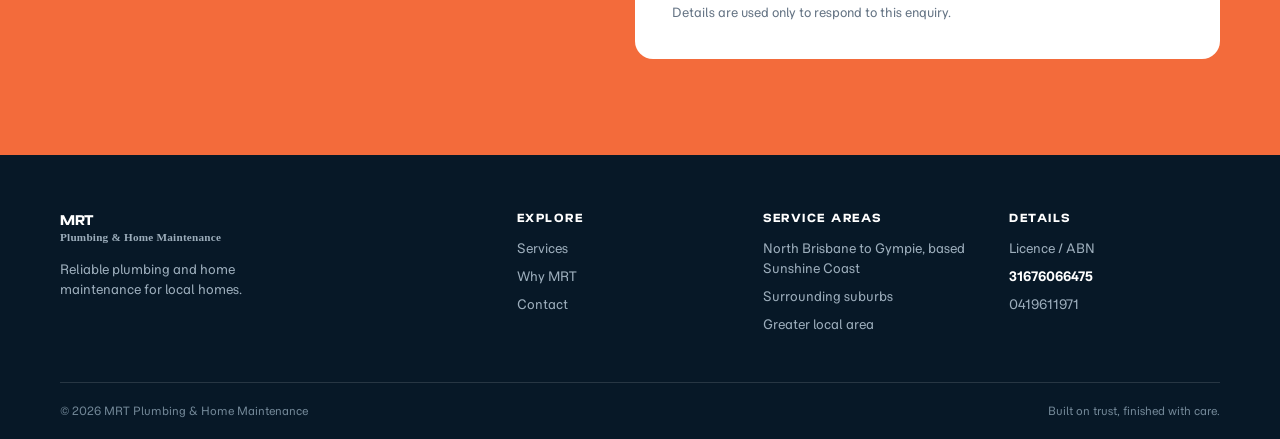
==== commit 03d80c93: "Update MRT service area copy" ====
--- a/index.html
+++ b/index.html
@@ -155,7 +155,7 @@
             <div class="contact-details">
               <a href="tel:0419611971"><span class="detail-icon" aria-hidden="true">☎</span><span><small>Call MRT</small><strong>0419611971</strong></span></a>
               <a href="mailto:matt.tickl@gmail.com"><span class="detail-icon" aria-hidden="true">@</span><span><small>Email</small><strong>matt.tickl@gmail.com</strong></span></a>
-              <div><span class="detail-icon" aria-hidden="true">⌖</span><span><small>Service area</small><strong>[SUBURB] and surrounds</strong></span></div>
+              <div><span class="detail-icon" aria-hidden="true">⌖</span><span><small>Service area</small><strong>North Brisbane to Gympie and surrounds</strong></span></div>
             </div>
             <p class="hours"><strong>Hours</strong><br>Monday to Friday, 7:00am to 5:00pm<br>Saturday by appointment</p>
           </div>
@@ -179,7 +179,7 @@
       <div class="container footer-main">
         <div><a class="brand brand-footer" href="#top"><span class="brand-text">MRT <span>Plumbing &amp; Home Maintenance</span></span></a><p>Reliable plumbing and home maintenance for local homes.</p></div>
         <div class="footer-links"><h3>Explore</h3><a href="#services">Services</a><a href="#about">Why MRT</a><a href="#contact">Contact</a></div>
-        <div class="footer-links"><h3>Service areas</h3><span>[SUBURB]</span><span>Surrounding suburbs</span><span>Greater local area</span></div>
+        <div class="footer-links"><h3>Service areas</h3><span>North Brisbane to Gympie, based Sunshine Coast</span><span>Surrounding suburbs</span><span>Greater local area</span></div>
         <div class="footer-links"><h3>Details</h3><span>Licence / ABN</span><strong>31676066475</strong><a href="tel:0419611971">0419611971</a></div>
       </div>
       <div class="container footer-bottom"><span>© <span data-year>2026</span> MRT Plumbing &amp; Home Maintenance</span><span>Built on trust, finished with care.</span></div>
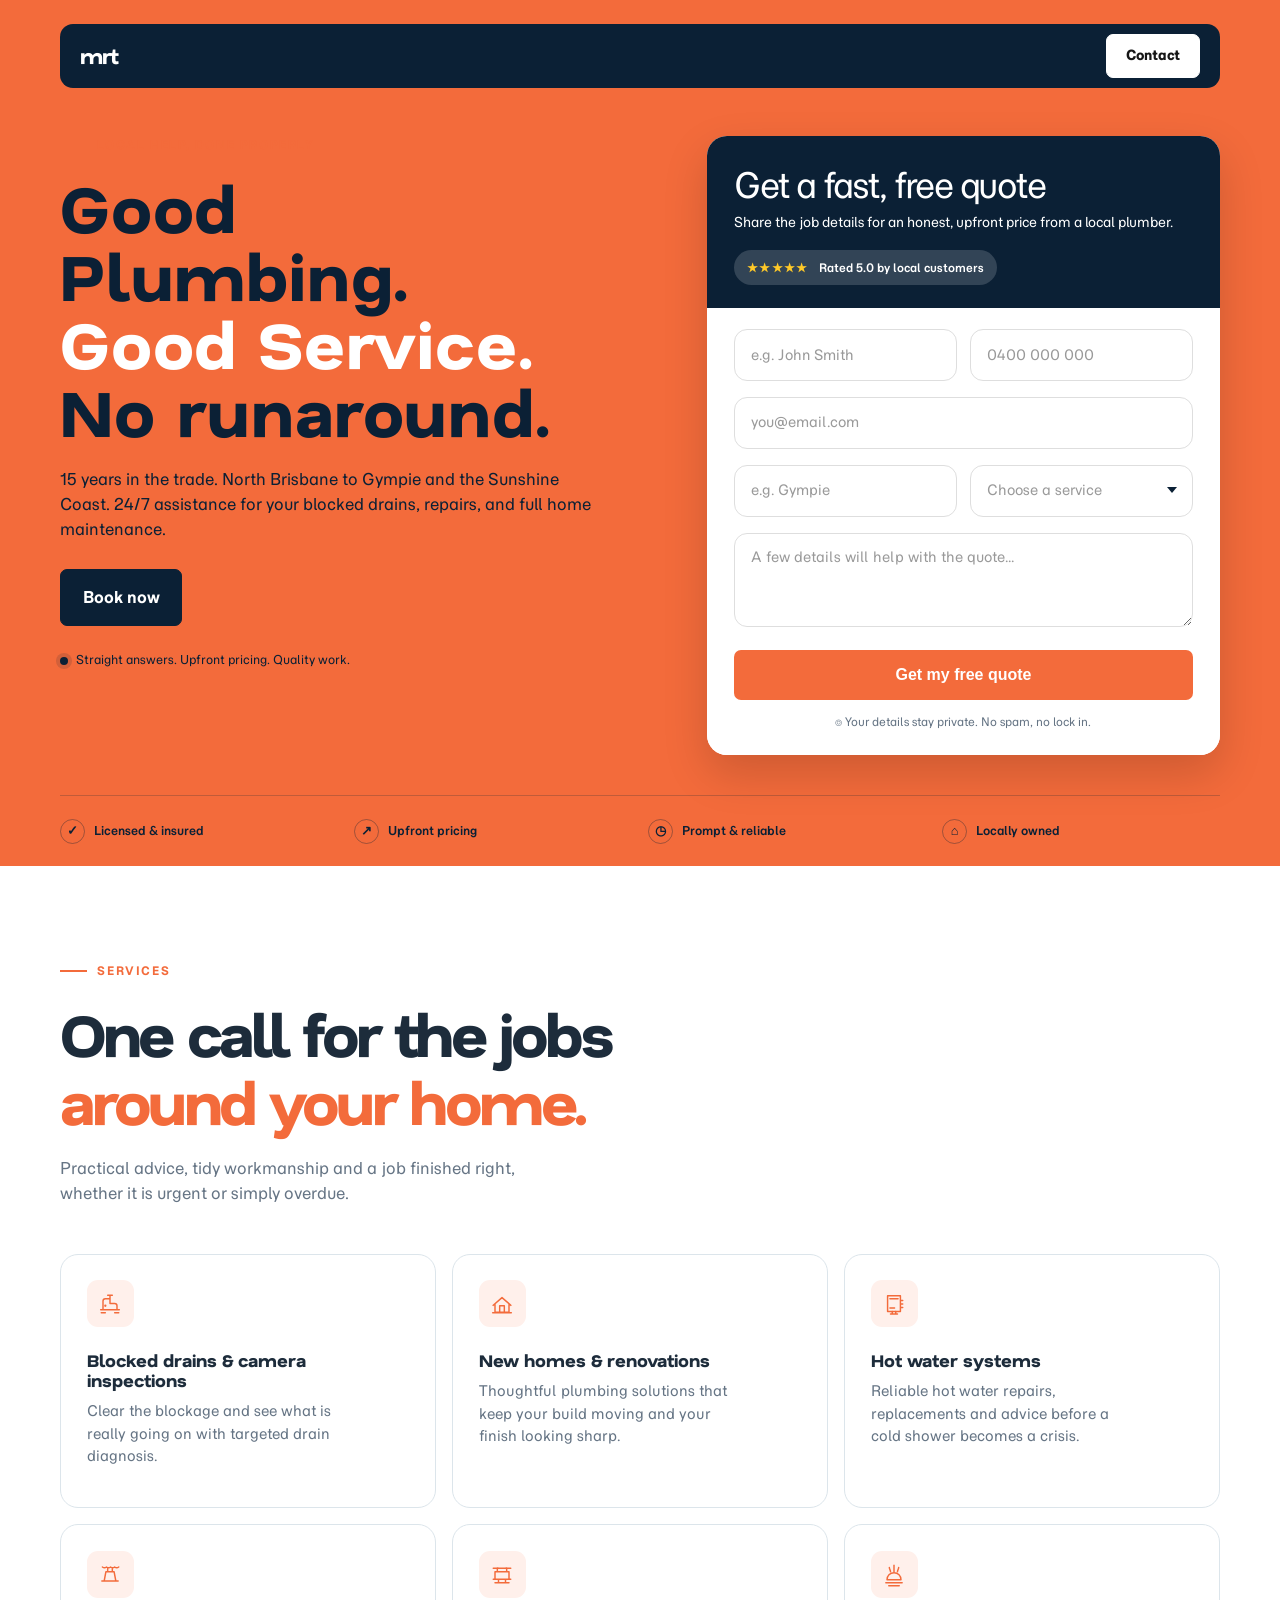
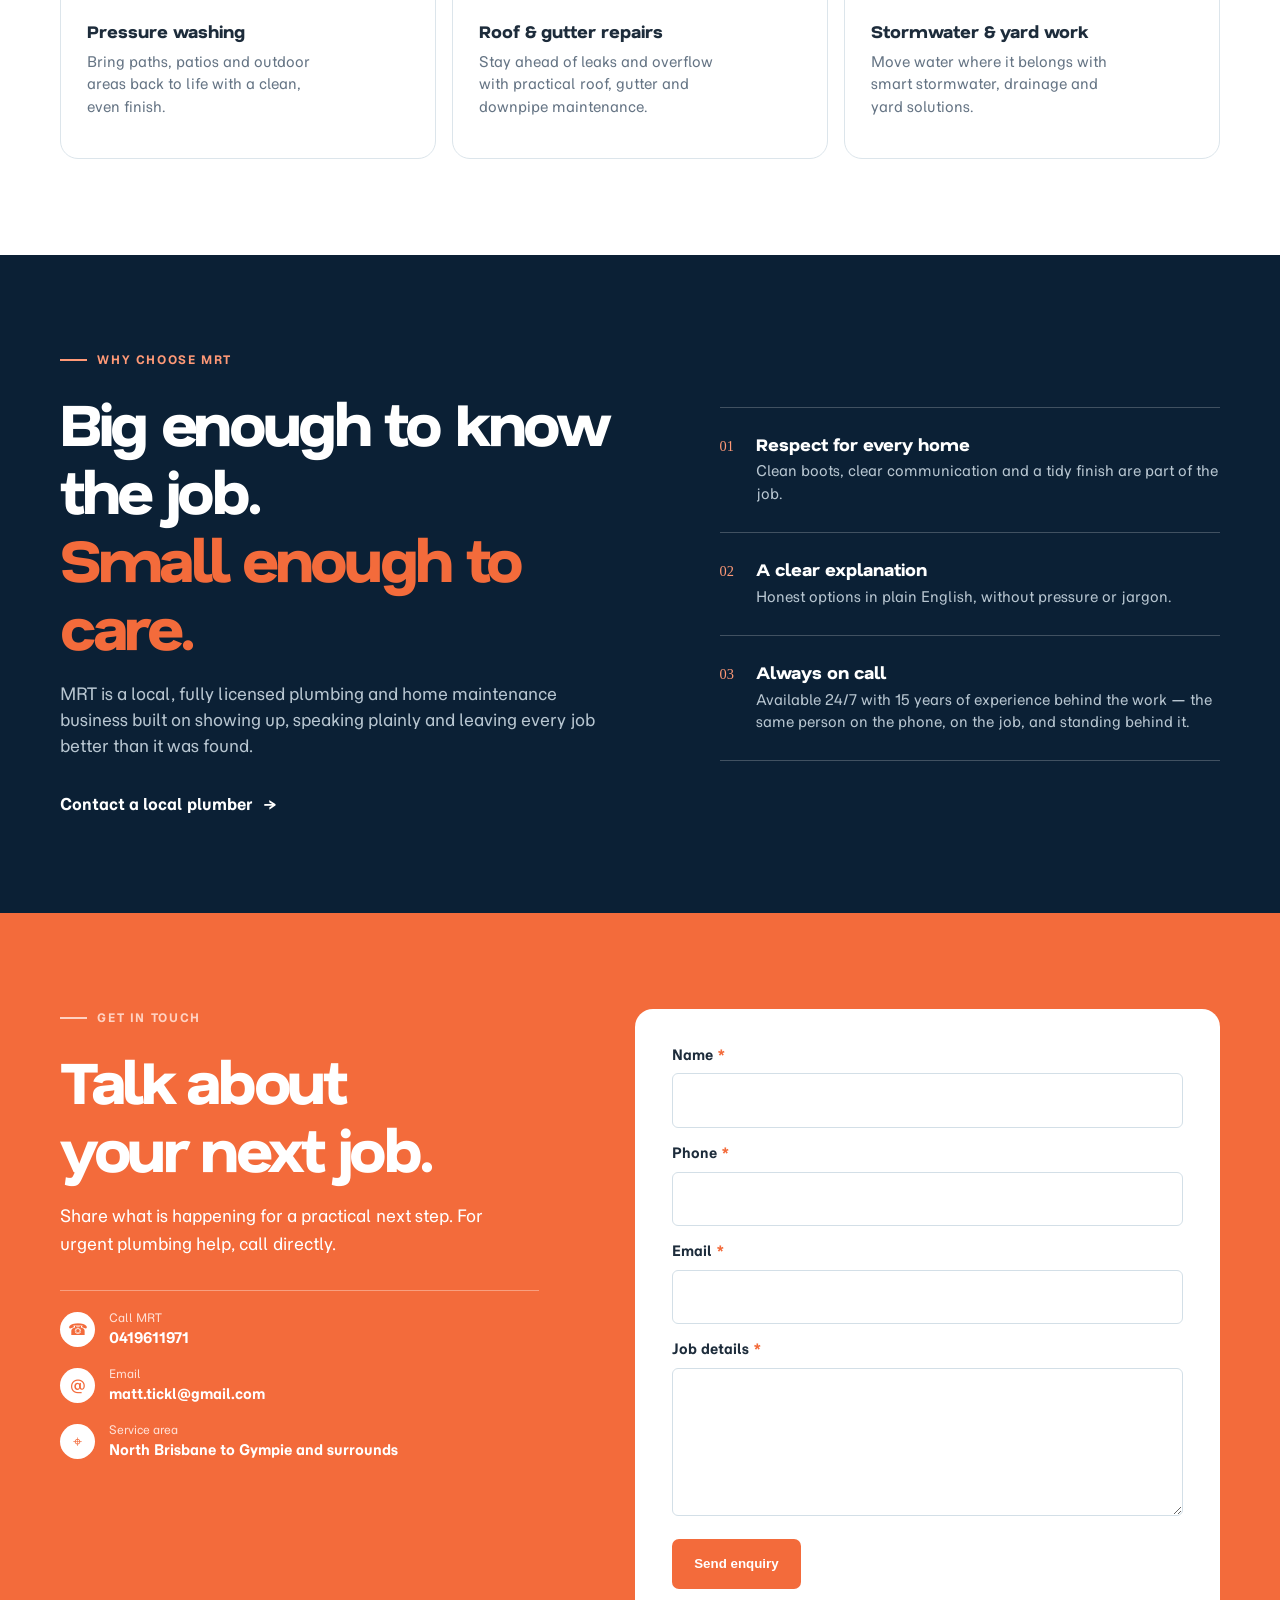
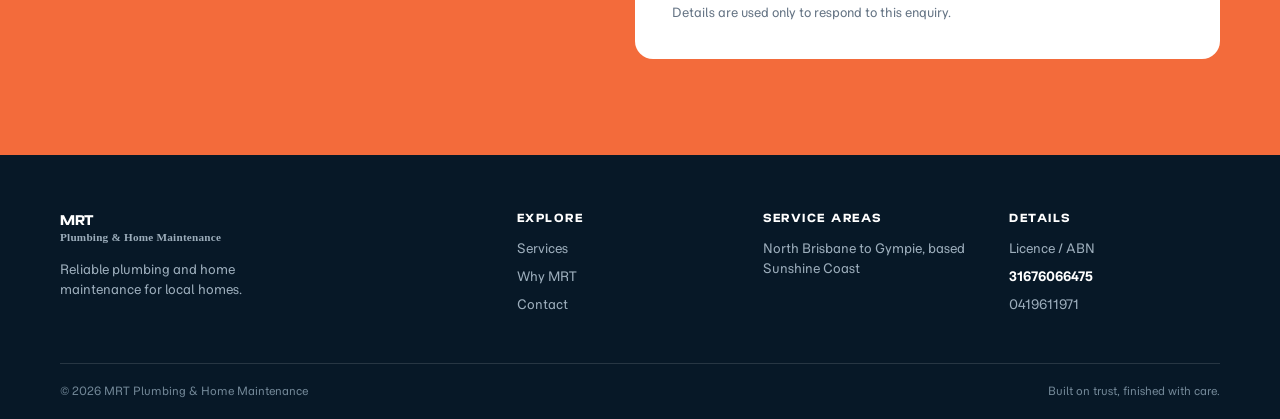
==== commit d5d16133: "Replace charcoal UI elements with navy" ====
--- a/index.html
+++ b/index.html
@@ -157,7 +157,6 @@
               <a href="mailto:matt.tickl@gmail.com"><span class="detail-icon" aria-hidden="true">@</span><span><small>Email</small><strong>matt.tickl@gmail.com</strong></span></a>
               <div><span class="detail-icon" aria-hidden="true">⌖</span><span><small>Service area</small><strong>North Brisbane to Gympie and surrounds</strong></span></div>
             </div>
-            <p class="hours"><strong>Hours</strong><br>Monday to Friday, 7:00am to 5:00pm<br>Saturday by appointment</p>
           </div>
           <form class="contact-form reveal reveal-delay" data-contact-form action="https://formspree.io/f/REPLACE_WITH_FORMSPREE_ID" method="POST" novalidate>
             <input type="hidden" name="_subject" value="New enquiry — MRT Plumbing">
@@ -179,7 +178,7 @@
       <div class="container footer-main">
         <div><a class="brand brand-footer" href="#top"><span class="brand-text">MRT <span>Plumbing &amp; Home Maintenance</span></span></a><p>Reliable plumbing and home maintenance for local homes.</p></div>
         <div class="footer-links"><h3>Explore</h3><a href="#services">Services</a><a href="#about">Why MRT</a><a href="#contact">Contact</a></div>
-        <div class="footer-links"><h3>Service areas</h3><span>North Brisbane to Gympie, based Sunshine Coast</span><span>Surrounding suburbs</span><span>Greater local area</span></div>
+        <div class="footer-links"><h3>Service areas</h3><span>North Brisbane to Gympie, based Sunshine Coast</span></div>
         <div class="footer-links"><h3>Details</h3><span>Licence / ABN</span><strong>31676066475</strong><a href="tel:0419611971">0419611971</a></div>
       </div>
       <div class="container footer-bottom"><span>© <span data-year>2026</span> MRT Plumbing &amp; Home Maintenance</span><span>Built on trust, finished with care.</span></div>
--- a/css/styles.css
+++ b/css/styles.css
@@ -33,3 +33,5 @@
 @media(max-width:767px){.hero-visual{display:none}}
 .form-submit-error{grid-column:1/-1;margin:0;color:#b43119;font-size:.82rem;line-height:1.45}.form-success{margin:1rem 0 0;padding:1rem;border:1px solid #b9dec4;border-radius:8px;background:#e7f5eb;color:var(--ink);font-size:.95rem;font-weight:600;line-height:1.5}.form-success:focus{outline:2px solid var(--orange);outline-offset:3px}.quote-success{margin:1rem 1.7rem 1.5rem}.quote-submit:disabled,.contact-form .button-orange:disabled{opacity:.65;cursor:wait;transform:none;box-shadow:none}
 .thanks-page{min-height:100vh;background:var(--orange);color:var(--navy);display:grid;place-items:center;padding:2rem}.thanks-main{width:min(760px,100%)}.thanks-brand{display:inline-block;color:#fff;font-family:"Nata Sans",Arial,sans-serif;font-size:2rem;font-weight:800;margin:0 0 1.5rem .25rem}.thanks-card{background:#fff;border-radius:22px;padding:clamp(2rem,7vw,4.5rem);box-shadow:0 24px 65px rgba(11,32,53,.18)}.thanks-check{display:grid;place-items:center;width:48px;height:48px;border-radius:50%;background:#e7f5eb;color:#25824e;font-size:1.4rem;margin-bottom:1.5rem}.thanks-card .eyebrow{margin-bottom:.9rem}.thanks-card h1{font-family:"Nata Sans",Arial,sans-serif;font-size:clamp(2rem,5vw,3.5rem);font-weight:800;line-height:1.08;letter-spacing:0;color:var(--navy);margin:0 0 1rem}.thanks-card>p:not(.eyebrow){color:var(--muted);font-size:1.05rem;line-height:1.6;margin:0}.thanks-actions{display:flex;flex-wrap:wrap;gap:.8rem;margin-top:2rem}.thanks-home{background:#3d3d3d;color:#fff}.thanks-home:hover,.thanks-home:focus-visible{background:#303030}.thanks-call{border-color:var(--line);color:var(--navy)}.thanks-footer{margin:1.2rem 0 0;color:rgba(255,255,255,.85);font-size:.85rem}
+.header-inner,.quote-form-heading{background:var(--navy)}.quote-rating{background:rgba(255,255,255,.16)}.quote-select-field::after{border-top-color:var(--navy)}.hero h1,.hero-intro,.hero-note,.hero h1 .runaround-line{color:var(--navy)}.hero .status-dot{background:var(--navy);box-shadow:0 0 0 4px rgba(11,32,53,.14)}.hero .button-orange,.hero-phone-button{background:var(--navy);border-color:var(--navy);color:#fff}.hero .button-orange:hover,.hero .button-orange:focus-visible,.hero-phone-button:hover,.hero-phone-button:focus-visible{background:var(--navy-deep);border-color:var(--navy-deep);color:#fff}.thanks-home{background:var(--navy)}.thanks-home:hover,.thanks-home:focus-visible{background:var(--navy-deep)}
+@media(max-width:767px){.primary-nav{background:var(--navy)}}
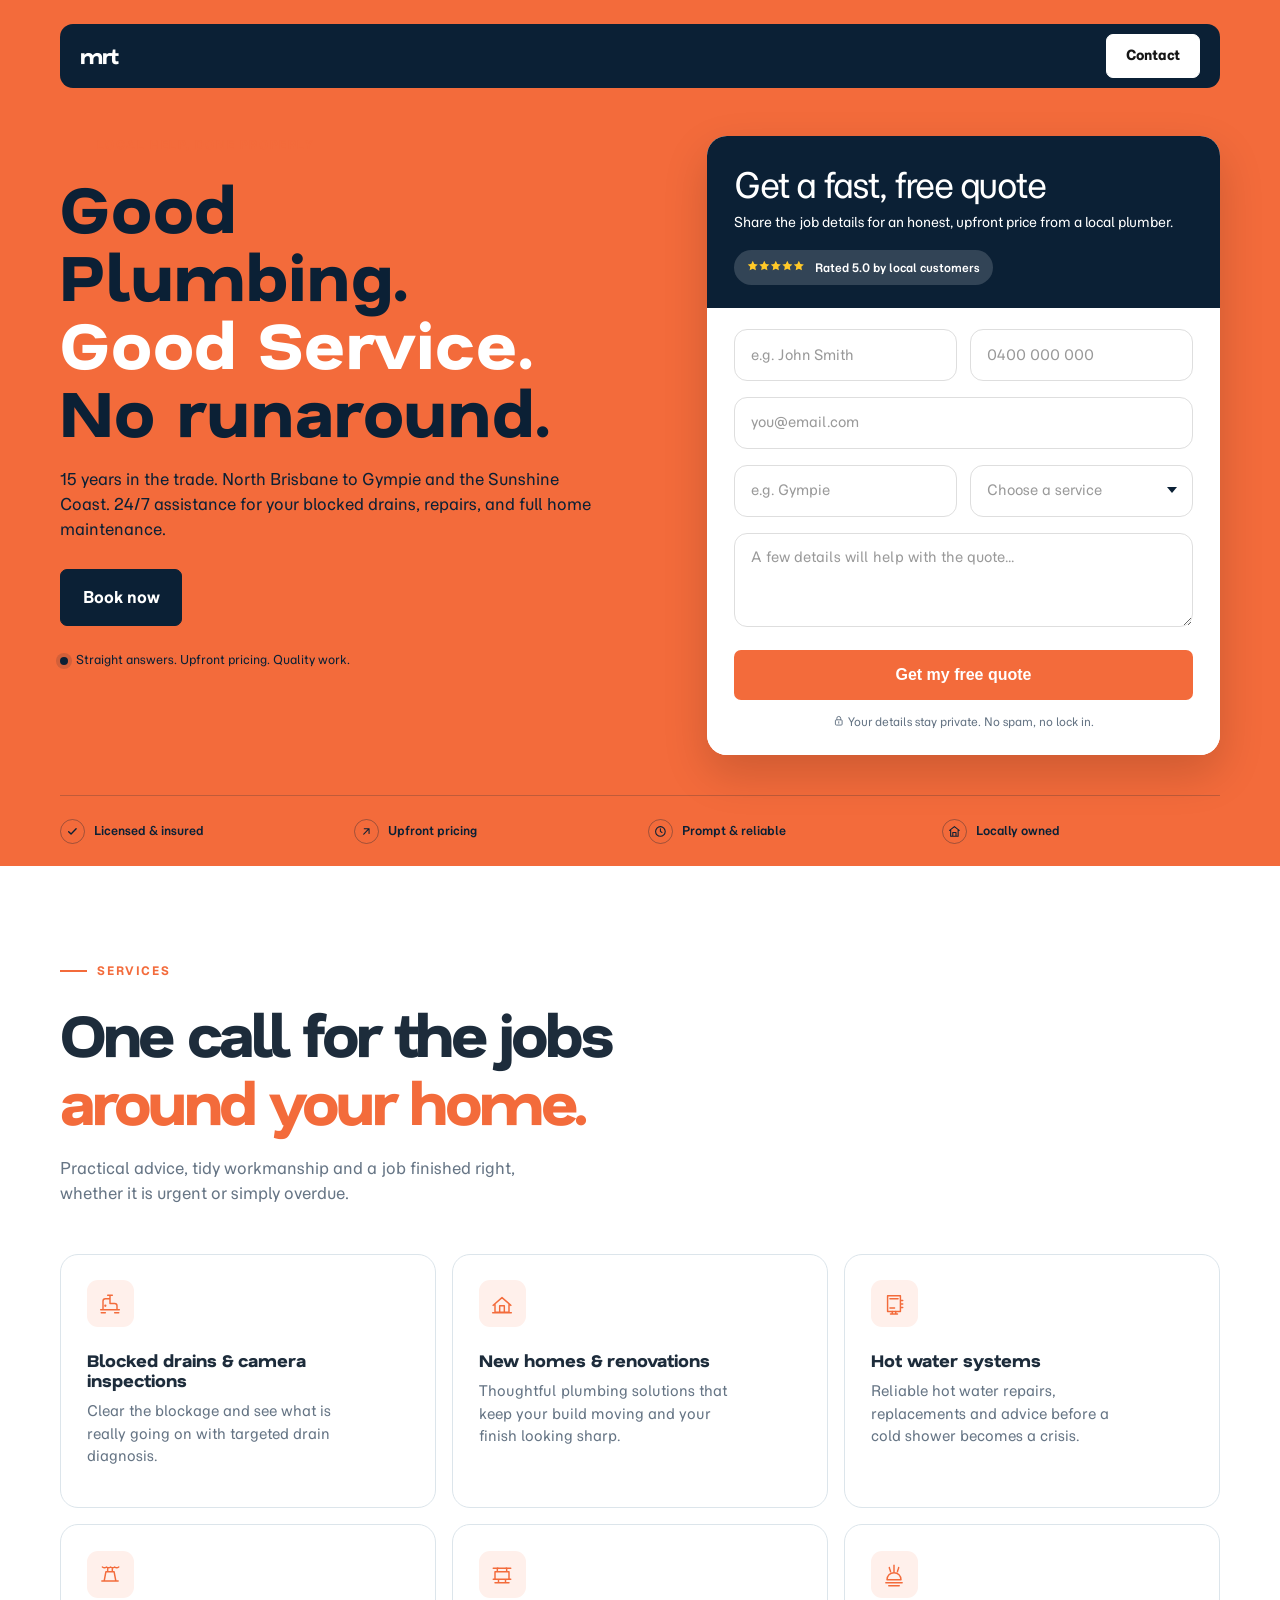
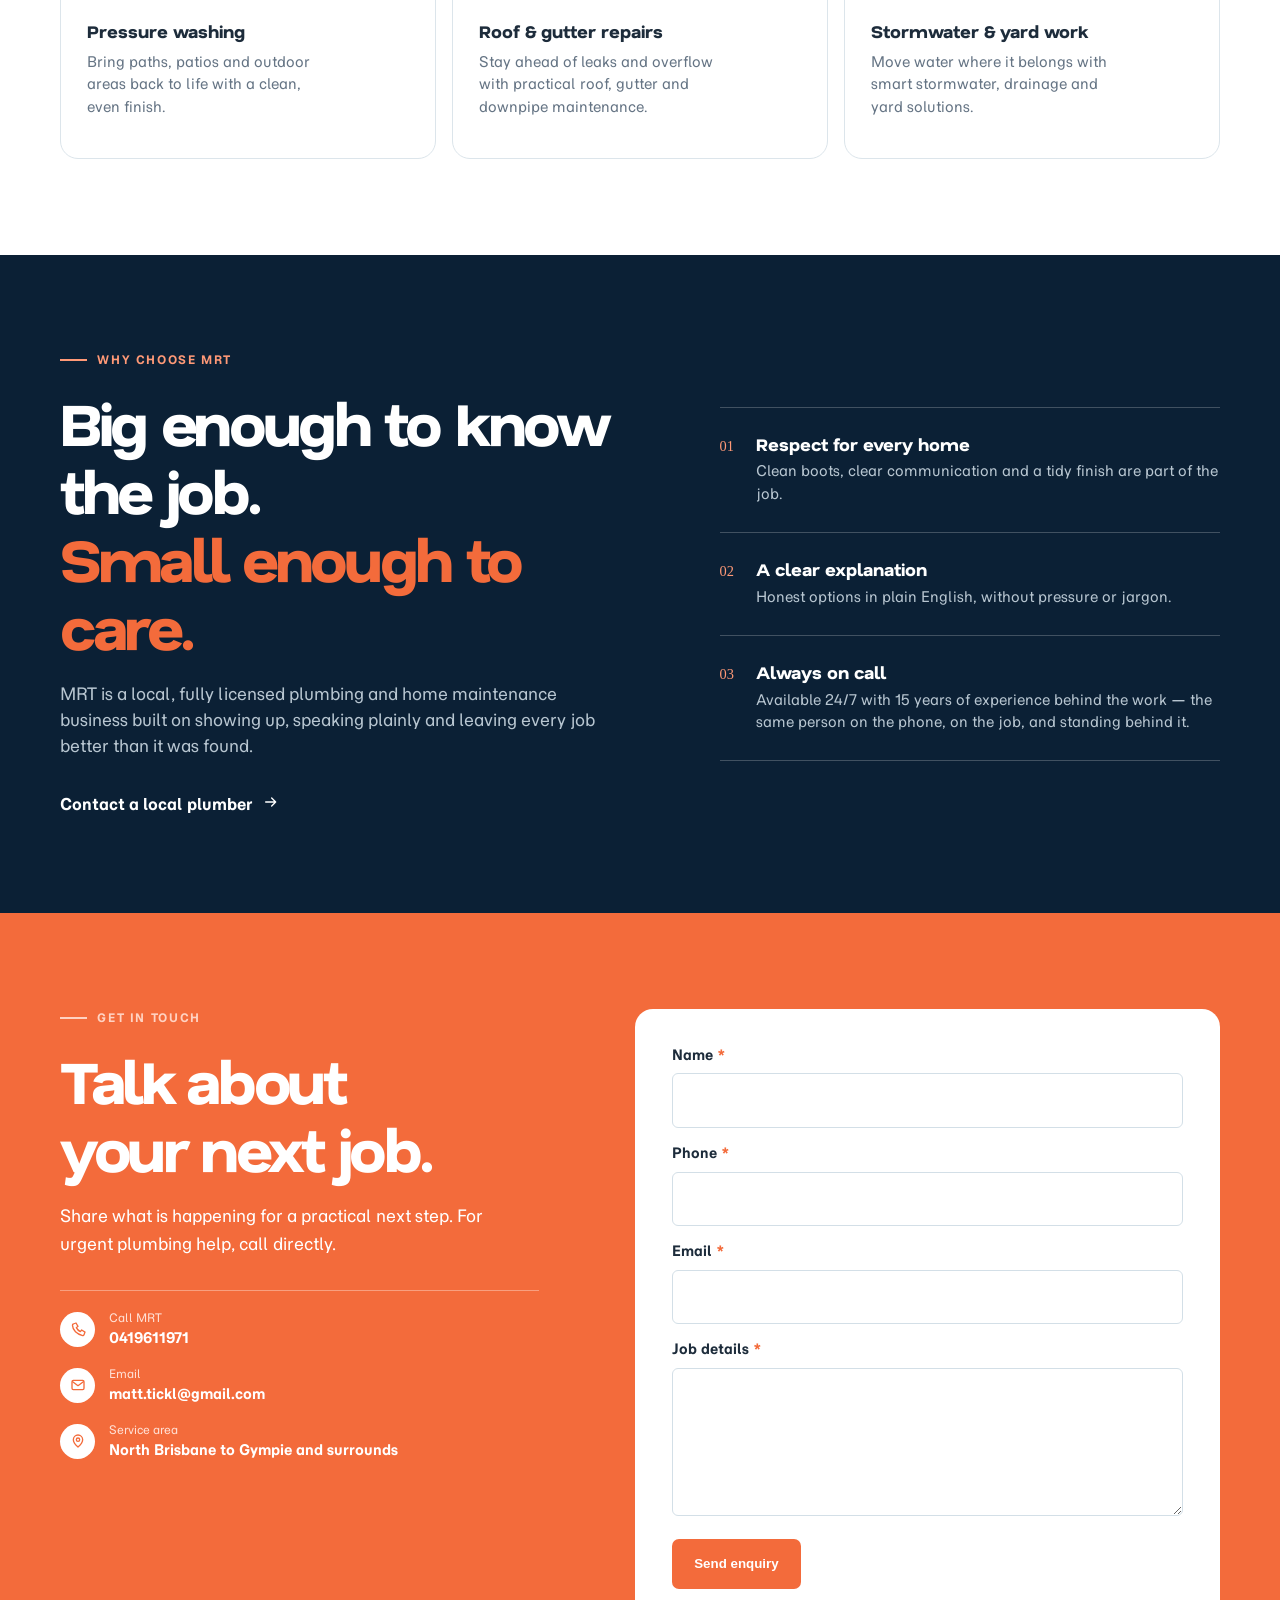
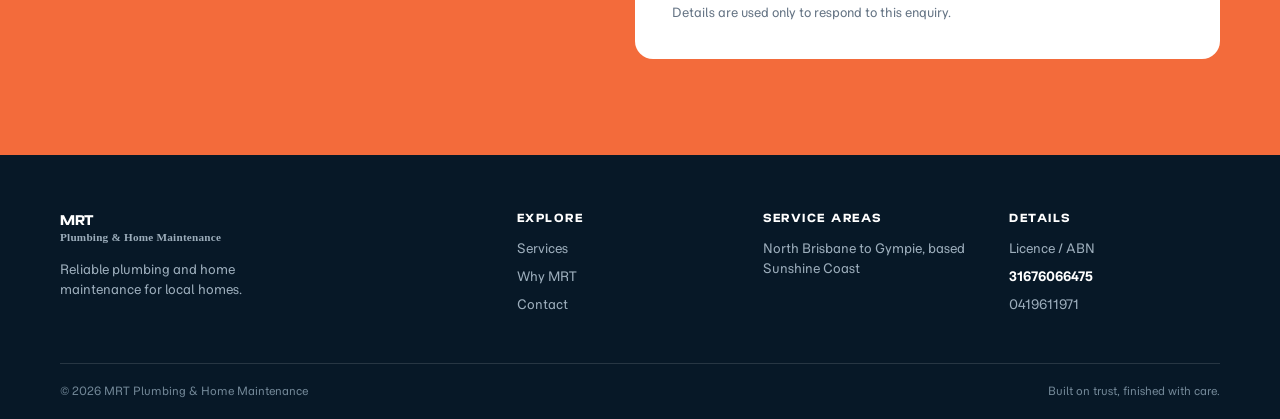
==== commit 7c49c681: "Replace emoji icons with SVGs" ====
--- a/index.html
+++ b/index.html
@@ -40,7 +40,7 @@
             <p class="hero-intro">15 years in the trade. North Brisbane to Gympie and the Sunshine Coast. 24/7 assistance for your blocked drains, repairs, and full home maintenance.</p>
             <div class="hero-actions">
               <a class="button button-orange" href="#contact">Book now</a>
-              <a class="button hero-phone-button" href="tel:0419611971"><span aria-hidden="true">☎</span> 0419611971</a>
+              <a class="button hero-phone-button" href="tel:0419611971"><span aria-hidden="true"><svg viewBox="0 0 24 24" width="1em" height="1em" fill="none" focusable="false"><path d="M5 4.5 9 3l3 5-2.5 2c1.5 3 3 4.5 6 6l2-2.5 5 3.2-1.5 4c-.3.8-1.2 1.3-2.1 1.1C10.2 19.9 4.1 13.8 3.7 6.6 3.6 5.7 4.1 4.8 5 4.5Z" stroke="currentColor" stroke-width="2" stroke-linecap="round" stroke-linejoin="round"/></svg></span> 0419611971</a>
             </div>
             <p class="hero-note"><span class="status-dot" aria-hidden="true"></span> Straight answers. Upfront pricing. Quality work.</p>
           </div>
@@ -49,7 +49,7 @@
               <div class="quote-form-heading">
                 <h2>Get a fast, free quote</h2>
                 <p>Share the job details for an honest, upfront price from a local plumber.</p>
-                <div class="quote-rating"><span aria-hidden="true">★★★★★</span> Rated 5.0 by local customers</div>
+                <div class="quote-rating"><span aria-hidden="true"><svg viewBox="0 0 120 24" width="5em" height="1em" focusable="false"><path fill="currentColor" d="m12 1.5 3.2 6.6 7.3 1.1-5.3 5.1 1.3 7.2-6.5-3.4-6.5 3.4 1.3-7.2-5.3-5.1 7.3-1.1L12 1.5Zm24 0 3.2 6.6 7.3 1.1-5.3 5.1 1.3 7.2-6.5-3.4-6.5 3.4 1.3-7.2-5.3-5.1 7.3-1.1L36 1.5Zm24 0 3.2 6.6 7.3 1.1-5.3 5.1 1.3 7.2-6.5-3.4-6.5 3.4 1.3-7.2-5.3-5.1 7.3-1.1L60 1.5Zm24 0 3.2 6.6 7.3 1.1-5.3 5.1 1.3 7.2-6.5-3.4-6.5 3.4 1.3-7.2-5.3-5.1 7.3-1.1L84 1.5Zm24 0 3.2 6.6 7.3 1.1-5.3 5.1 1.3 7.2-6.5-3.4-6.5 3.4 1.3-7.2-5.3-5.1 7.3-1.1L108 1.5Z"/></svg></span> Rated 5.0 by local customers</div>
               </div>
               <input type="hidden" name="_subject" value="New quote request — MRT Plumbing">
               <input type="text" name="_gotcha" style="display:none" tabindex="-1" autocomplete="off">
@@ -62,17 +62,17 @@
                 <div class="quote-field quote-field-full"><label for="quote-message">Job details <span>*</span></label><textarea id="quote-message" name="job_details" rows="3" placeholder="A few details will help with the quote..." required></textarea><small class="field-error"></small></div>
                 <p class="form-submit-error" data-submit-error role="alert" hidden>Something went wrong. Please try again, or call us directly.</p>
                 <button class="button quote-submit" type="submit">Get my free quote</button>
-                <p class="quote-privacy">⌾ Your details stay private. No spam, no lock in.</p>
+                <p class="quote-privacy"><svg viewBox="0 0 24 24" width="1em" height="1em" fill="none" aria-hidden="true" focusable="false"><rect x="5" y="10" width="14" height="11" rx="2" stroke="currentColor" stroke-width="2"/><path d="M8 10V7a4 4 0 0 1 8 0v3m-4 4v3" stroke="currentColor" stroke-width="2" stroke-linecap="round" stroke-linejoin="round"/></svg> Your details stay private. No spam, no lock in.</p>
               </div>
             </form>
             <p class="form-success quote-success" data-submit-success role="status" aria-live="polite" tabindex="-1" hidden>Thanks — we'll be in touch within one business day.</p>
           </div>
         </div>
         <div class="container trust-strip" aria-label="Why customers choose MRT">
-          <div><span class="trust-icon" aria-hidden="true">✓</span><span>Licensed &amp; insured</span></div>
-          <div><span class="trust-icon" aria-hidden="true">↗</span><span>Upfront pricing</span></div>
-          <div><span class="trust-icon" aria-hidden="true">◷</span><span>Prompt &amp; reliable</span></div>
-          <div><span class="trust-icon" aria-hidden="true">⌂</span><span>Locally owned</span></div>
+          <div><span class="trust-icon" aria-hidden="true"><svg viewBox="0 0 24 24" width="1em" height="1em" fill="none" focusable="false"><path d="m5 12.5 4.5 4.5L19 7" stroke="currentColor" stroke-width="2.5" stroke-linecap="round" stroke-linejoin="round"/></svg></span><span>Licensed &amp; insured</span></div>
+          <div><span class="trust-icon" aria-hidden="true"><svg viewBox="0 0 24 24" width="1em" height="1em" fill="none" focusable="false"><path d="M7 17 17 7M8 7h9v9" stroke="currentColor" stroke-width="2" stroke-linecap="round" stroke-linejoin="round"/></svg></span><span>Upfront pricing</span></div>
+          <div><span class="trust-icon" aria-hidden="true"><svg viewBox="0 0 24 24" width="1em" height="1em" fill="none" focusable="false"><circle cx="12" cy="12" r="9" stroke="currentColor" stroke-width="2"/><path d="M12 7v5l3 2" stroke="currentColor" stroke-width="2" stroke-linecap="round" stroke-linejoin="round"/></svg></span><span>Prompt &amp; reliable</span></div>
+          <div><span class="trust-icon" aria-hidden="true"><svg viewBox="0 0 24 24" width="1em" height="1em" fill="none" focusable="false"><path d="m3 10 9-7 9 7M5 9v12h14V9M9 21v-7h6v7" stroke="currentColor" stroke-width="2" stroke-linecap="round" stroke-linejoin="round"/></svg></span><span>Locally owned</span></div>
         </div>
       </section>
 
@@ -136,7 +136,7 @@
             <p class="eyebrow eyebrow-light"><span class="eyebrow-line"></span> Why choose MRT</p>
             <h2>Big enough to know the job.<br><span>Small enough to care.</span></h2>
             <p class="about-lead">MRT is a local, fully licensed plumbing and home maintenance business built on showing up, speaking plainly and leaving every job better than it was found.</p>
-            <a class="text-link" href="#contact">Contact a local plumber <span aria-hidden="true">→</span></a>
+            <a class="text-link" href="#contact">Contact a local plumber <span aria-hidden="true"><svg viewBox="0 0 24 24" width="1em" height="1em" fill="none" focusable="false"><path d="M4 12h15m-6-6 6 6-6 6" stroke="currentColor" stroke-width="2" stroke-linecap="round" stroke-linejoin="round"/></svg></span></a>
           </div>
           <div class="about-points reveal reveal-delay">
             <div class="about-point"><span>01</span><div><h3>Respect for every home</h3><p>Clean boots, clear communication and a tidy finish are part of the job.</p></div></div>
@@ -153,9 +153,9 @@
             <h2>Talk about<br><span>your next job.</span></h2>
             <p>Share what is happening for a practical next step. For urgent plumbing help, call directly.</p>
             <div class="contact-details">
-              <a href="tel:0419611971"><span class="detail-icon" aria-hidden="true">☎</span><span><small>Call MRT</small><strong>0419611971</strong></span></a>
-              <a href="mailto:matt.tickl@gmail.com"><span class="detail-icon" aria-hidden="true">@</span><span><small>Email</small><strong>matt.tickl@gmail.com</strong></span></a>
-              <div><span class="detail-icon" aria-hidden="true">⌖</span><span><small>Service area</small><strong>North Brisbane to Gympie and surrounds</strong></span></div>
+              <a href="tel:0419611971"><span class="detail-icon" aria-hidden="true"><svg viewBox="0 0 24 24" width="1em" height="1em" fill="none" focusable="false"><path d="M5 4.5 9 3l3 5-2.5 2c1.5 3 3 4.5 6 6l2-2.5 5 3.2-1.5 4c-.3.8-1.2 1.3-2.1 1.1C10.2 19.9 4.1 13.8 3.7 6.6 3.6 5.7 4.1 4.8 5 4.5Z" stroke="currentColor" stroke-width="2" stroke-linecap="round" stroke-linejoin="round"/></svg></span><span><small>Call MRT</small><strong>0419611971</strong></span></a>
+              <a href="mailto:matt.tickl@gmail.com"><span class="detail-icon" aria-hidden="true"><svg viewBox="0 0 24 24" width="1em" height="1em" fill="none" focusable="false"><rect x="3" y="5" width="18" height="14" rx="2" stroke="currentColor" stroke-width="2"/><path d="m4 7 8 6 8-6" stroke="currentColor" stroke-width="2" stroke-linecap="round" stroke-linejoin="round"/></svg></span><span><small>Email</small><strong>matt.tickl@gmail.com</strong></span></a>
+              <div><span class="detail-icon" aria-hidden="true"><svg viewBox="0 0 24 24" width="1em" height="1em" fill="none" focusable="false"><path d="M19 10c0 5-7 11-7 11S5 15 5 10a7 7 0 1 1 14 0Z" stroke="currentColor" stroke-width="2" stroke-linecap="round" stroke-linejoin="round"/><circle cx="12" cy="10" r="2.5" stroke="currentColor" stroke-width="2"/></svg></span><span><small>Service area</small><strong>North Brisbane to Gympie and surrounds</strong></span></div>
             </div>
           </div>
           <form class="contact-form reveal reveal-delay" data-contact-form action="https://formspree.io/f/REPLACE_WITH_FORMSPREE_ID" method="POST" novalidate>
@@ -183,6 +183,6 @@
       </div>
       <div class="container footer-bottom"><span>© <span data-year>2026</span> MRT Plumbing &amp; Home Maintenance</span><span>Built on trust, finished with care.</span></div>
     </footer>
-    <a class="floating-call" href="tel:0419611971" aria-label="Call MRT Plumbing on 0419611971"><span aria-hidden="true">☎</span> Call</a>
+    <a class="floating-call" href="tel:0419611971" aria-label="Call MRT Plumbing on 0419611971"><span aria-hidden="true"><svg viewBox="0 0 24 24" width="1em" height="1em" fill="none" focusable="false"><path d="M5 4.5 9 3l3 5-2.5 2c1.5 3 3 4.5 6 6l2-2.5 5 3.2-1.5 4c-.3.8-1.2 1.3-2.1 1.1C10.2 19.9 4.1 13.8 3.7 6.6 3.6 5.7 4.1 4.8 5 4.5Z" stroke="currentColor" stroke-width="2" stroke-linecap="round" stroke-linejoin="round"/></svg></span> Call</a>
   </body>
 </html>
